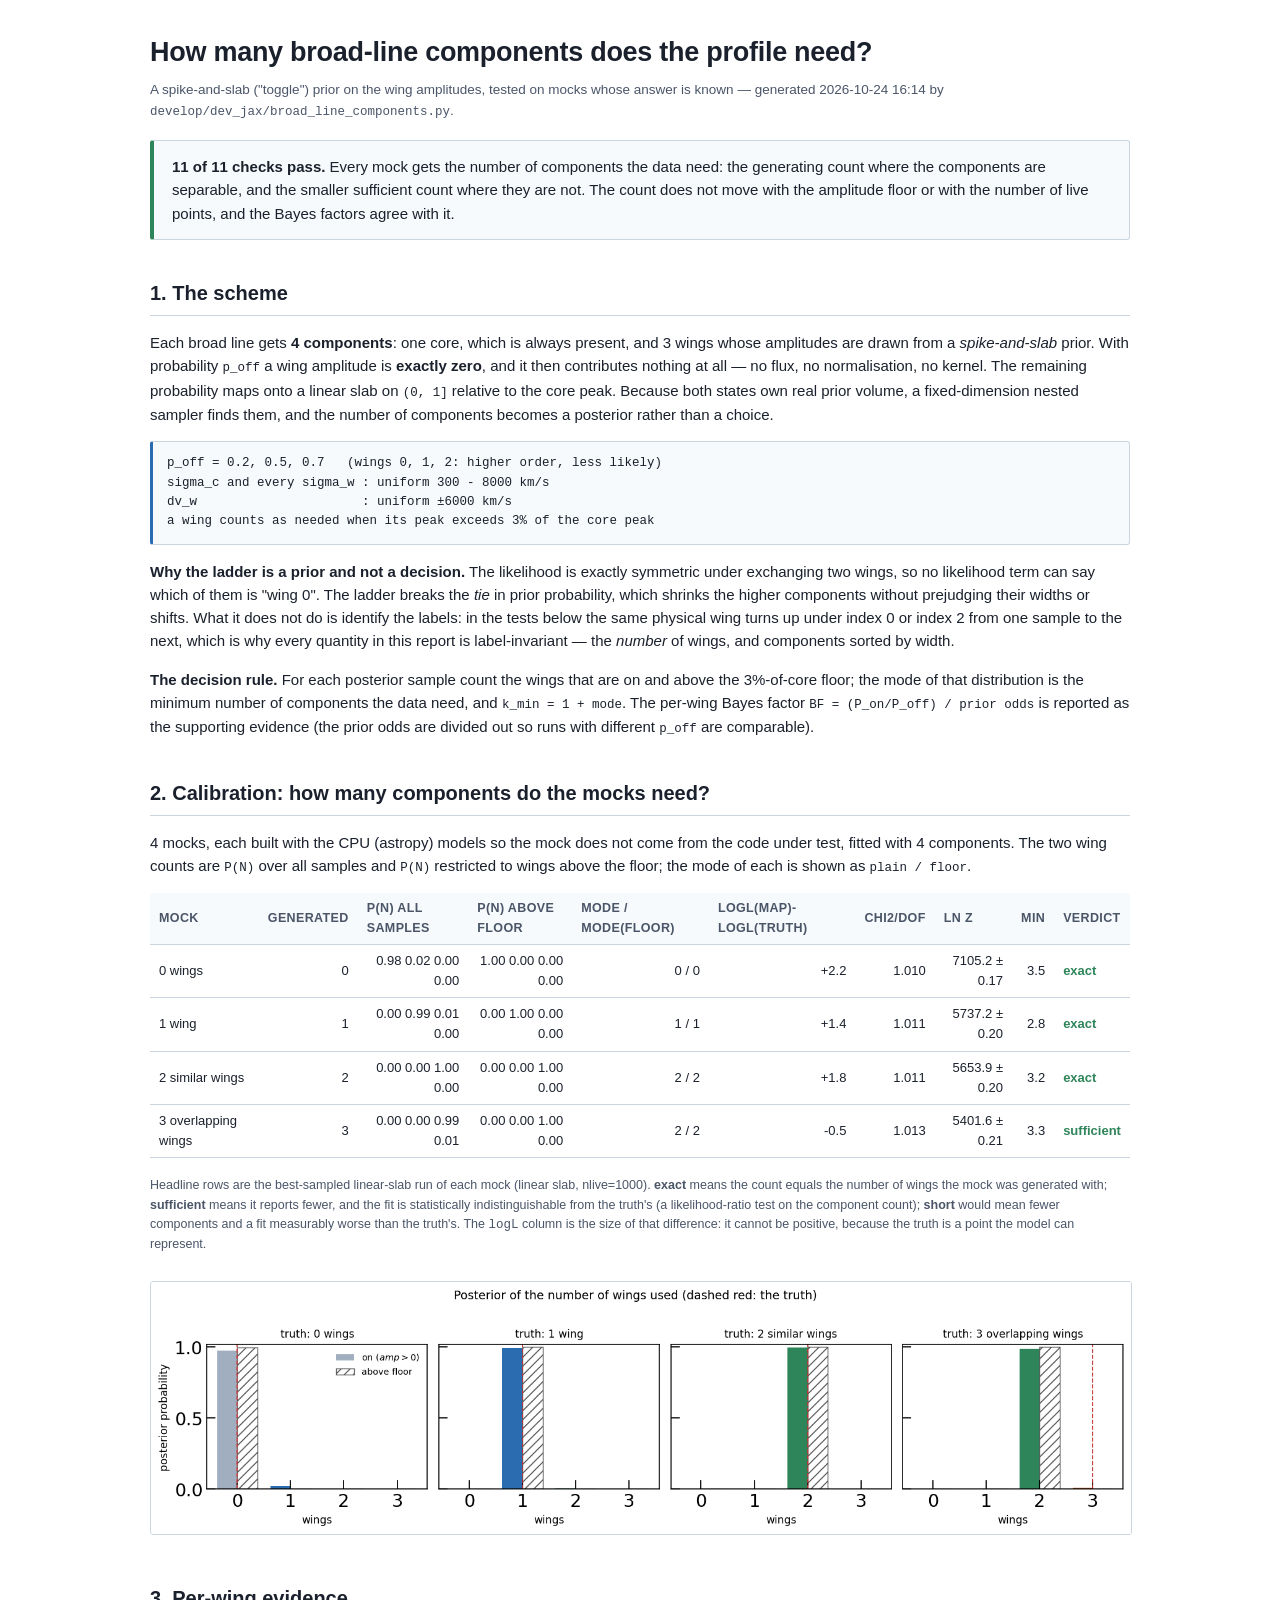
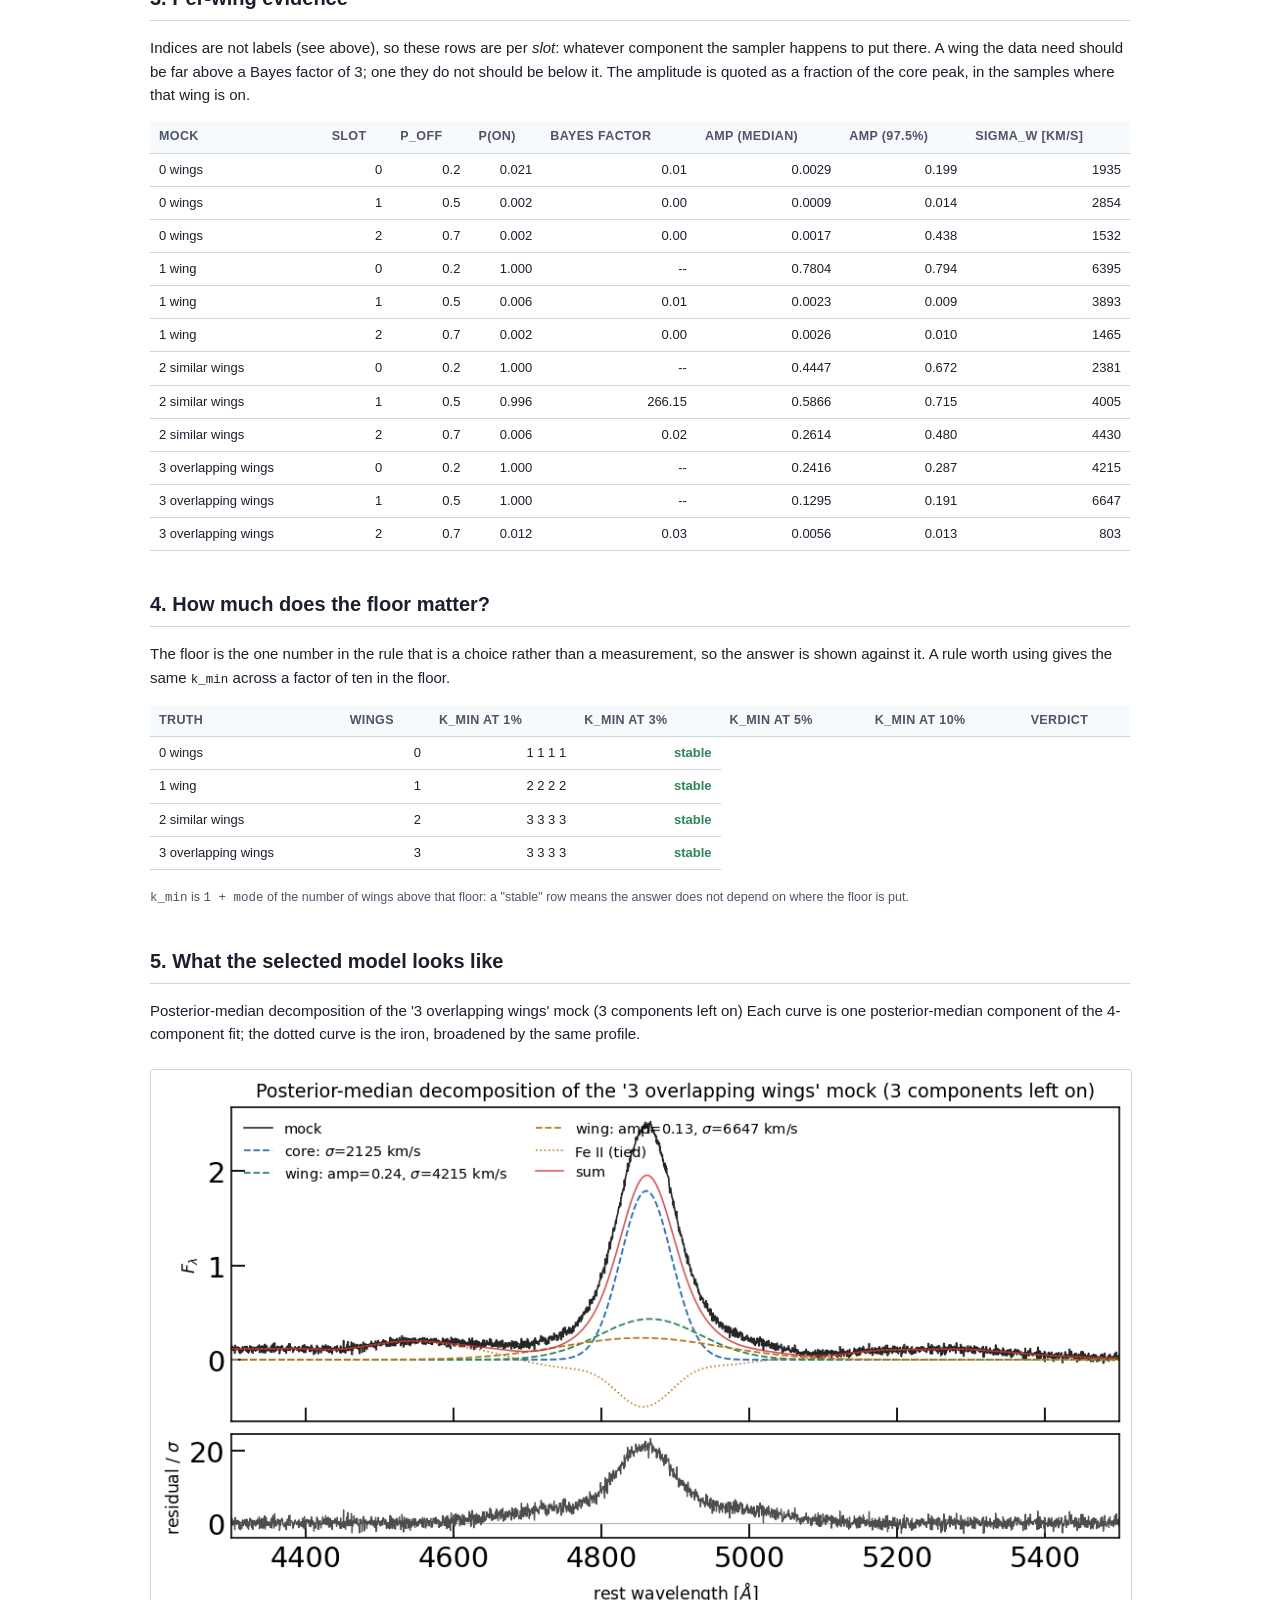
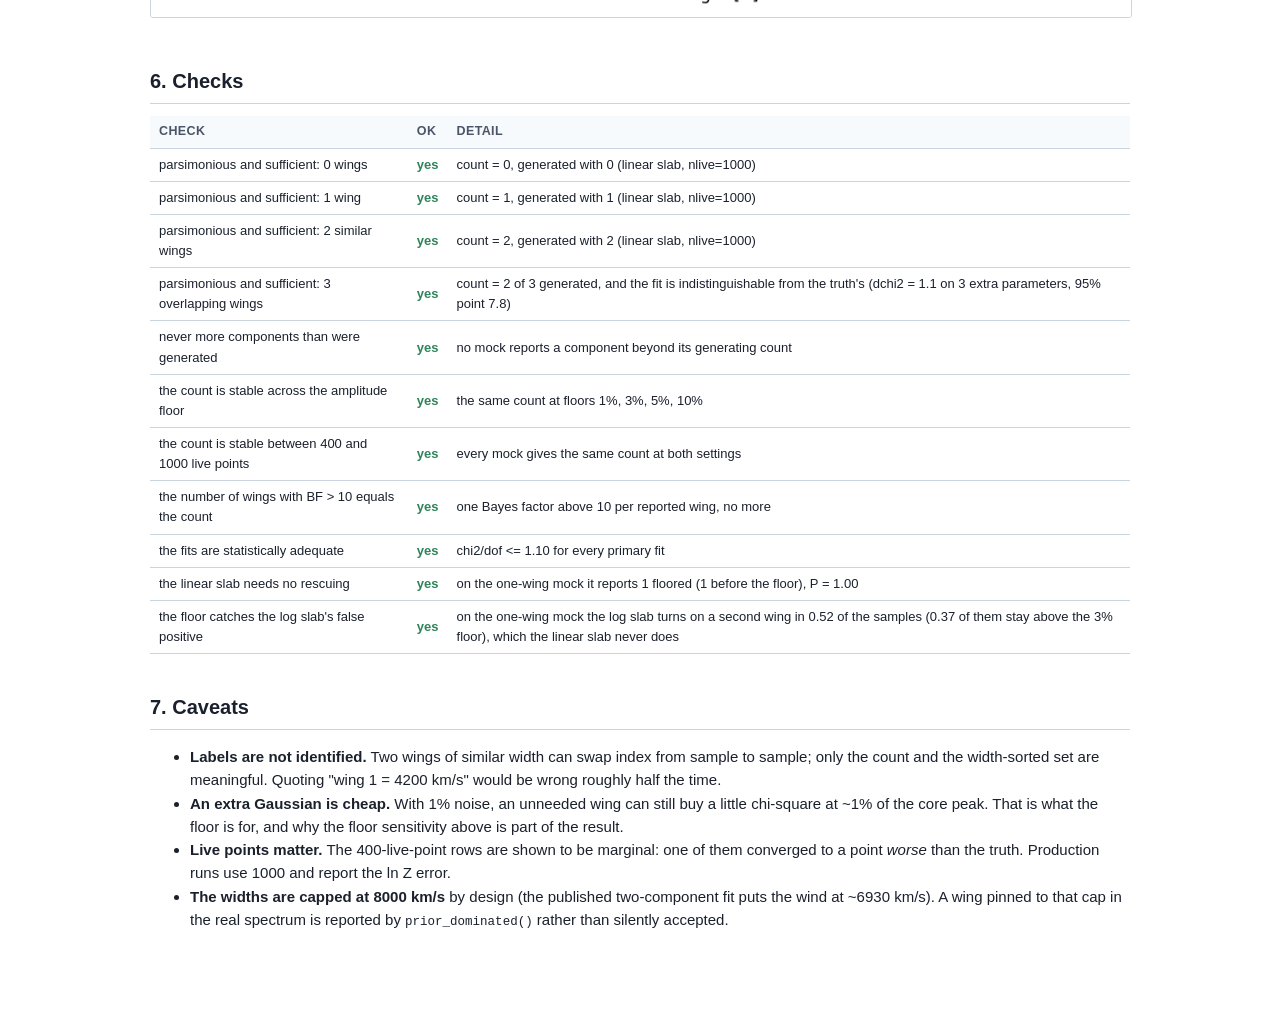
==== develop/dev_jax/io_test/component_selection.html @ f853828e "Let the sampler choose how many broad-line components the data need The published model gives each b" ====
<!doctype html>
<html lang="en"><head><meta charset="utf-8">
<title>How many broad-line components?</title>
<style>
:root { --ink:#1a202c; --muted:#4a5568; --line:#cbd5e0; --accent:#2b6cb0;
        --good:#2f855a; --bad:#c53030; --bg:#ffffff; --soft:#f7fafc; }
body { margin:0; background:var(--bg); color:var(--ink);
       font-family:-apple-system,BlinkMacSystemFont,"Segoe UI",Helvetica,Arial,sans-serif;
       line-height:1.55; font-size:15px; }
main { max-width: 980px; margin: 0 auto; padding: 32px 24px 96px; }
h1 { font-size:27px; margin:0 0 6px; letter-spacing:-0.01em; }
h2 { font-size:20px; margin:38px 0 10px; padding-bottom:6px; border-bottom:1px solid var(--line); }
h3 { font-size:16px; margin:24px 0 8px; }
p, li { color:var(--ink); }
.sub { color:var(--muted); font-size:13.5px; margin:0 0 18px; }
code, pre { font-family:ui-monospace,SFMono-Regular,Menlo,Consolas,monospace; font-size:12.5px; }
pre { background:var(--soft); border:1px solid var(--line); border-left:3px solid var(--accent);
      padding:12px 14px; overflow-x:auto; border-radius:3px; }
table { border-collapse:collapse; width:100%; margin:12px 0 18px; font-size:13px; }
th, td { text-align:left; padding:6px 9px; border-bottom:1px solid var(--line); }
th { background:var(--soft); font-weight:600; font-size:12.5px; text-transform:uppercase;
     letter-spacing:0.03em; color:var(--muted); }
td.num { text-align:right; font-variant-numeric: tabular-nums; }
tr:hover td { background:#fbfdff; }
img { width:100%; height:auto; border:1px solid var(--line); border-radius:3px; margin:8px 0 4px; }
.verdict { border:1px solid var(--line); border-left:4px solid var(--good); background:var(--soft);
           padding:14px 18px; margin:18px 0 24px; border-radius:3px; }
.verdict.warn { border-left-color:#b7791f; }
.ok { color:var(--good); font-weight:600; }
.no { color:var(--bad); font-weight:600; }
.cap { color:var(--muted); font-size:12.5px; margin:0 0 18px; }
.kv { display:grid; grid-template-columns:repeat(auto-fit,minmax(180px,1fr)); gap:10px 22px;
      margin:14px 0 20px; }
.kv div { border-left:2px solid var(--line); padding-left:10px; }
.kv .k { color:var(--muted); font-size:11.5px; text-transform:uppercase; letter-spacing:0.04em; }
.kv .v { font-size:16px; font-variant-numeric:tabular-nums; }
</style></head>
<body><main>
<h1>How many broad-line components does the profile need?</h1>
<p class="sub">A spike-and-slab ("toggle") prior on the wing amplitudes, tested on
mocks whose answer is known &mdash; generated
2026-10-24 16:14 by
<code>develop/dev_jax/broad_line_components.py</code>.</p>

<div class='verdict '><strong>11 of 11 checks pass.</strong> Every mock gets the number of components the data need: the generating count where the components are separable, and the smaller sufficient count where they are not.  The count does not move with the amplitude floor or with the number of live points, and the Bayes factors agree with it.</div>

<h2>1. The scheme</h2>
<p>Each broad line gets <strong>4 components</strong>: one core, which is always
present, and 3 wings whose amplitudes are drawn from a
<em>spike-and-slab</em> prior.  With probability <code>p_off</code> a wing amplitude is
<strong>exactly zero</strong>, and it then contributes nothing at all &mdash; no flux, no
normalisation, no kernel.  The remaining probability maps onto a linear slab on
<code>(0, 1]</code> relative to the core peak.  Because both states own real prior
volume, a fixed-dimension nested sampler finds them, and the number of components
becomes a posterior rather than a choice.</p>

<pre>p_off = 0.2, 0.5, 0.7   (wings 0, 1, 2: higher order, less likely)
sigma_c and every sigma_w : uniform 300 - 8000 km/s
dv_w                      : uniform &#177;6000 km/s
a wing counts as needed when its peak exceeds 3% of the core peak</pre>

<p><strong>Why the ladder is a prior and not a decision.</strong>  The likelihood is
exactly symmetric under exchanging two wings, so no likelihood term can say which
of them is "wing 0".  The ladder breaks the <em>tie</em> in prior probability, which
shrinks the higher components without prejudging their widths or shifts.  What it
does not do is identify the labels: in the tests below the same physical wing turns
up under index 0 or index 2 from one sample to the next, which is why every
quantity in this report is label-invariant &mdash; the <em>number</em> of wings, and
components sorted by width.</p>

<p><strong>The decision rule.</strong>  For each posterior sample count the wings that
are on and above the 3%-of-core floor; the mode of that
distribution is the minimum number of components the data need, and
<code>k_min = 1 + mode</code>.  The per-wing Bayes factor
<code>BF = (P_on/P_off) / prior odds</code> is reported as the supporting evidence
(the prior odds are divided out so runs with different <code>p_off</code> are
comparable).</p>

<h2>2. Calibration: how many components do the mocks need?</h2>
<p>4 mocks, each built with the CPU (astropy) models so the mock does not
come from the code under test, fitted with 4 components.  The two wing counts
are <code>P(N)</code> over all samples and <code>P(N)</code> restricted to wings above
the floor; the mode of each is shown as <code>plain / floor</code>.</p>
<table>
<tr><th>mock</th><th>generated</th><th>P(N) all samples</th><th>P(N) above floor</th>
    <th>mode / mode(floor)</th><th>logL(MAP)-logL(truth)</th><th>chi2/dof</th>
    <th>ln Z</th><th>min</th><th>verdict</th></tr>
<tr>
          <td>0 wings</td>
          <td class="num">0</td>
          <td class="num">0.98 0.02 0.00 0.00</td>
          <td class="num">1.00 0.00 0.00 0.00</td>
          <td class="num">0 / 0</td>
          <td class="num">+2.2</td>
          <td class="num">1.010</td>
          <td class="num">7105.2 &#177; 0.17</td>
          <td class="num">3.5</td>
          <td><span class="ok">exact</span></td>
        </tr><tr>
          <td>1 wing</td>
          <td class="num">1</td>
          <td class="num">0.00 0.99 0.01 0.00</td>
          <td class="num">0.00 1.00 0.00 0.00</td>
          <td class="num">1 / 1</td>
          <td class="num">+1.4</td>
          <td class="num">1.011</td>
          <td class="num">5737.2 &#177; 0.20</td>
          <td class="num">2.8</td>
          <td><span class="ok">exact</span></td>
        </tr><tr>
          <td>2 similar wings</td>
          <td class="num">2</td>
          <td class="num">0.00 0.00 1.00 0.00</td>
          <td class="num">0.00 0.00 1.00 0.00</td>
          <td class="num">2 / 2</td>
          <td class="num">+1.8</td>
          <td class="num">1.011</td>
          <td class="num">5653.9 &#177; 0.20</td>
          <td class="num">3.2</td>
          <td><span class="ok">exact</span></td>
        </tr><tr>
          <td>3 overlapping wings</td>
          <td class="num">3</td>
          <td class="num">0.00 0.00 0.99 0.01</td>
          <td class="num">0.00 0.00 1.00 0.00</td>
          <td class="num">2 / 2</td>
          <td class="num">-0.5</td>
          <td class="num">1.013</td>
          <td class="num">5401.6 &#177; 0.21</td>
          <td class="num">3.3</td>
          <td><span class="ok">sufficient</span></td>
        </tr>
</table>
<p class="cap">Headline rows are the best-sampled linear-slab run of each mock
(linear slab, nlive=1000).
<b>exact</b> means the count equals the number of wings the mock was generated with;
<b>sufficient</b> means it reports fewer, and the fit is statistically
indistinguishable from the truth's (a likelihood-ratio test on the component count);
<b>short</b> would mean fewer components and a fit measurably worse than the truth's.
The <code>logL</code> column is the size of that difference: it cannot be positive,
because the truth is a point the model can represent.</p>
<img src="[data-uri]" alt="posterior of the number of wings">

<h2>3. Per-wing evidence</h2>
<p>Indices are not labels (see above), so these rows are per <em>slot</em>: whatever
component the sampler happens to put there.  A wing the data need should be far
above a Bayes factor of 3; one they do not should be
below it.  The amplitude is quoted as a fraction of the core peak, in the samples
where that wing is on.</p>
<table>
<tr><th>mock</th><th>slot</th><th>p_off</th><th>P(on)</th>
    <th>Bayes factor</th><th>amp (median)</th><th>amp (97.5%)</th>
    <th>sigma_w [km/s]</th></tr>
<tr>
              <td>0 wings</td>
              <td class="num">0</td>
              <td class="num">0.2</td>
              <td class="num">0.021</td>
              <td class="num">0.01</td>
              <td class="num">0.0029</td>
              <td class="num">0.199</td>
              <td class="num">1935</td>
            </tr><tr>
              <td>0 wings</td>
              <td class="num">1</td>
              <td class="num">0.5</td>
              <td class="num">0.002</td>
              <td class="num">0.00</td>
              <td class="num">0.0009</td>
              <td class="num">0.014</td>
              <td class="num">2854</td>
            </tr><tr>
              <td>0 wings</td>
              <td class="num">2</td>
              <td class="num">0.7</td>
              <td class="num">0.002</td>
              <td class="num">0.00</td>
              <td class="num">0.0017</td>
              <td class="num">0.438</td>
              <td class="num">1532</td>
            </tr><tr>
              <td>1 wing</td>
              <td class="num">0</td>
              <td class="num">0.2</td>
              <td class="num">1.000</td>
              <td class="num">--</td>
              <td class="num">0.7804</td>
              <td class="num">0.794</td>
              <td class="num">6395</td>
            </tr><tr>
              <td>1 wing</td>
              <td class="num">1</td>
              <td class="num">0.5</td>
              <td class="num">0.006</td>
              <td class="num">0.01</td>
              <td class="num">0.0023</td>
              <td class="num">0.009</td>
              <td class="num">3893</td>
            </tr><tr>
              <td>1 wing</td>
              <td class="num">2</td>
              <td class="num">0.7</td>
              <td class="num">0.002</td>
              <td class="num">0.00</td>
              <td class="num">0.0026</td>
              <td class="num">0.010</td>
              <td class="num">1465</td>
            </tr><tr>
              <td>2 similar wings</td>
              <td class="num">0</td>
              <td class="num">0.2</td>
              <td class="num">1.000</td>
              <td class="num">--</td>
              <td class="num">0.4447</td>
              <td class="num">0.672</td>
              <td class="num">2381</td>
            </tr><tr>
              <td>2 similar wings</td>
              <td class="num">1</td>
              <td class="num">0.5</td>
              <td class="num">0.996</td>
              <td class="num">266.15</td>
              <td class="num">0.5866</td>
              <td class="num">0.715</td>
              <td class="num">4005</td>
            </tr><tr>
              <td>2 similar wings</td>
              <td class="num">2</td>
              <td class="num">0.7</td>
              <td class="num">0.006</td>
              <td class="num">0.02</td>
              <td class="num">0.2614</td>
              <td class="num">0.480</td>
              <td class="num">4430</td>
            </tr><tr>
              <td>3 overlapping wings</td>
              <td class="num">0</td>
              <td class="num">0.2</td>
              <td class="num">1.000</td>
              <td class="num">--</td>
              <td class="num">0.2416</td>
              <td class="num">0.287</td>
              <td class="num">4215</td>
            </tr><tr>
              <td>3 overlapping wings</td>
              <td class="num">1</td>
              <td class="num">0.5</td>
              <td class="num">1.000</td>
              <td class="num">--</td>
              <td class="num">0.1295</td>
              <td class="num">0.191</td>
              <td class="num">6647</td>
            </tr><tr>
              <td>3 overlapping wings</td>
              <td class="num">2</td>
              <td class="num">0.7</td>
              <td class="num">0.012</td>
              <td class="num">0.03</td>
              <td class="num">0.0056</td>
              <td class="num">0.013</td>
              <td class="num">803</td>
            </tr>
</table>

<h2>4. How much does the floor matter?</h2>
<p>The floor is the one number in the rule that is a choice rather than a
measurement, so the answer is shown against it.  A rule worth using gives the same
<code>k_min</code> across a factor of ten in the floor.</p>
<table>
<tr><th>truth</th><th>wings</th>
    <th class="num">k_min at 1%</th><th class="num">k_min at 3%</th><th class="num">k_min at 5%</th><th class="num">k_min at 10%</th>
    <th>verdict</th></tr>
<tr>
          <td>0 wings</td>
          <td class="num">0</td>
          <td class="num">1 1 1 1</td>
          <td class="num"><span class="ok">stable</span></td>
        </tr><tr>
          <td>1 wing</td>
          <td class="num">1</td>
          <td class="num">2 2 2 2</td>
          <td class="num"><span class="ok">stable</span></td>
        </tr><tr>
          <td>2 similar wings</td>
          <td class="num">2</td>
          <td class="num">3 3 3 3</td>
          <td class="num"><span class="ok">stable</span></td>
        </tr><tr>
          <td>3 overlapping wings</td>
          <td class="num">3</td>
          <td class="num">3 3 3 3</td>
          <td class="num"><span class="ok">stable</span></td>
        </tr>
</table>
<p class="cap"><code>k_min</code> is <code>1 + mode</code> of the number of wings above
that floor: a "stable" row means the answer does not depend on where the floor is
put.</p>

<h2>5. What the selected model looks like</h2>
<p>Posterior-median decomposition of the &#x27;3 overlapping wings&#x27; mock (3 components left on) Each curve is one posterior-median component of the 4-component fit; the dotted curve is the iron, broadened by the same profile.</p><img src="[data-uri]" alt="component decomposition">

<h2>6. Checks</h2>
<table>
<tr><th>check</th><th>ok</th><th>detail</th></tr>
<tr><td>parsimonious and sufficient: 0 wings</td><td><span class="ok">yes</span></td><td>count = 0, generated with 0 (linear slab, nlive=1000)</td></tr><tr><td>parsimonious and sufficient: 1 wing</td><td><span class="ok">yes</span></td><td>count = 1, generated with 1 (linear slab, nlive=1000)</td></tr><tr><td>parsimonious and sufficient: 2 similar wings</td><td><span class="ok">yes</span></td><td>count = 2, generated with 2 (linear slab, nlive=1000)</td></tr><tr><td>parsimonious and sufficient: 3 overlapping wings</td><td><span class="ok">yes</span></td><td>count = 2 of 3 generated, and the fit is indistinguishable from the truth&#x27;s (dchi2 = 1.1 on 3 extra parameters, 95% point 7.8)</td></tr><tr><td>never more components than were generated</td><td><span class="ok">yes</span></td><td>no mock reports a component beyond its generating count</td></tr><tr><td>the count is stable across the amplitude floor</td><td><span class="ok">yes</span></td><td>the same count at floors 1%, 3%, 5%, 10%</td></tr><tr><td>the count is stable between 400 and 1000 live points</td><td><span class="ok">yes</span></td><td>every mock gives the same count at both settings</td></tr><tr><td>the number of wings with BF &gt; 10 equals the count</td><td><span class="ok">yes</span></td><td>one Bayes factor above 10 per reported wing, no more</td></tr><tr><td>the fits are statistically adequate</td><td><span class="ok">yes</span></td><td>chi2/dof &lt;= 1.10 for every primary fit</td></tr><tr><td>the linear slab needs no rescuing</td><td><span class="ok">yes</span></td><td>on the one-wing mock it reports 1 floored (1 before the floor), P = 1.00</td></tr><tr><td>the floor catches the log slab&#x27;s false positive</td><td><span class="ok">yes</span></td><td>on the one-wing mock the log slab turns on a second wing in 0.52 of the samples (0.37 of them stay above the 3% floor), which the linear slab never does</td></tr>
</table>

<h2>7. Caveats</h2>
<ul>
<li><strong>Labels are not identified.</strong>  Two wings of similar width can swap
index from sample to sample; only the count and the width-sorted set are
meaningful.  Quoting "wing 1 = 4200 km/s" would be wrong roughly half the time.</li>
<li><strong>An extra Gaussian is cheap.</strong>  With 1% noise, an unneeded wing can
still buy a little chi-square at ~1% of the core peak.  That is what the floor is
for, and why the floor sensitivity above is part of the result.</li>
<li><strong>Live points matter.</strong>  The 400-live-point rows are shown to be
marginal: one of them converged to a point <em>worse</em> than the truth.  Production
runs use 1000 and report the ln Z error.</li>
<li><strong>The widths are capped at 8000 km/s</strong> by design
(the published two-component fit puts the wind at ~6930 km/s).  A wing pinned to that
cap in the real spectrum is reported by <code>prior_dominated()</code> rather than
silently accepted.</li>
</ul>
</main></body></html>
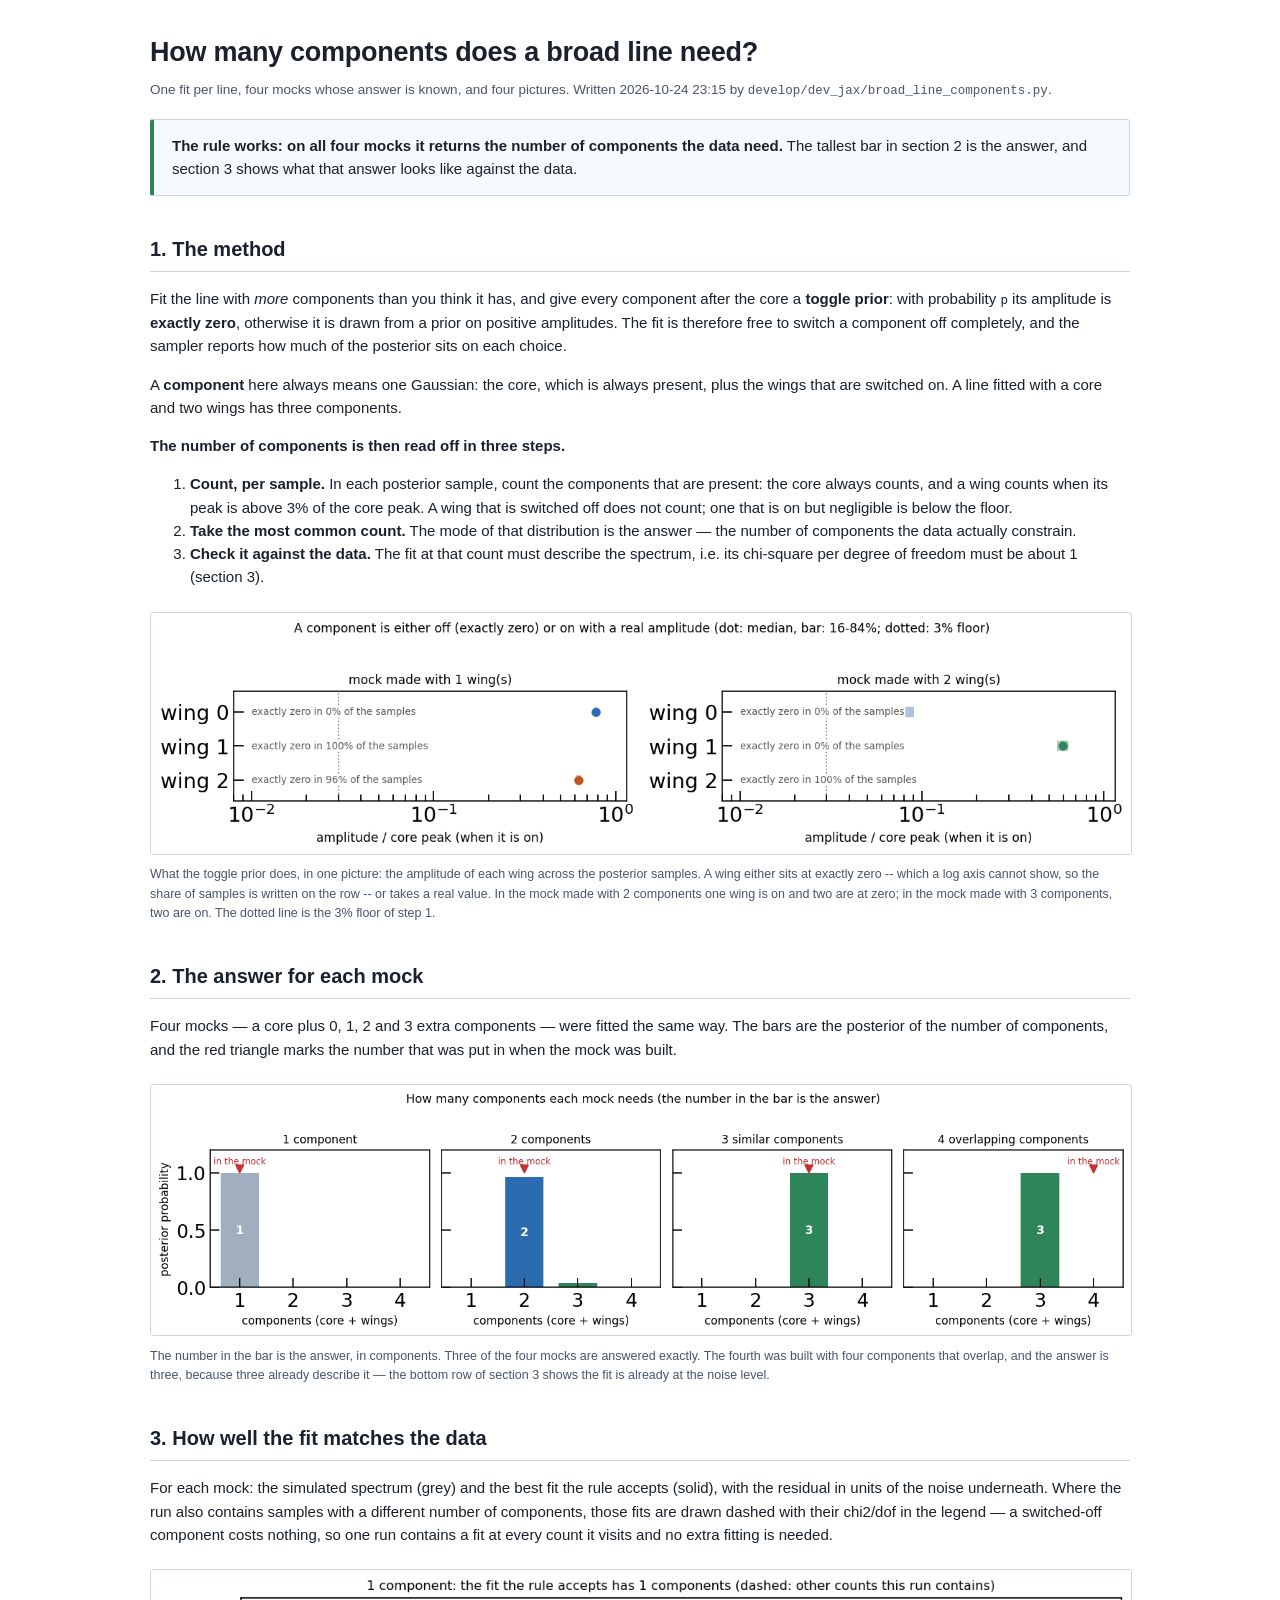
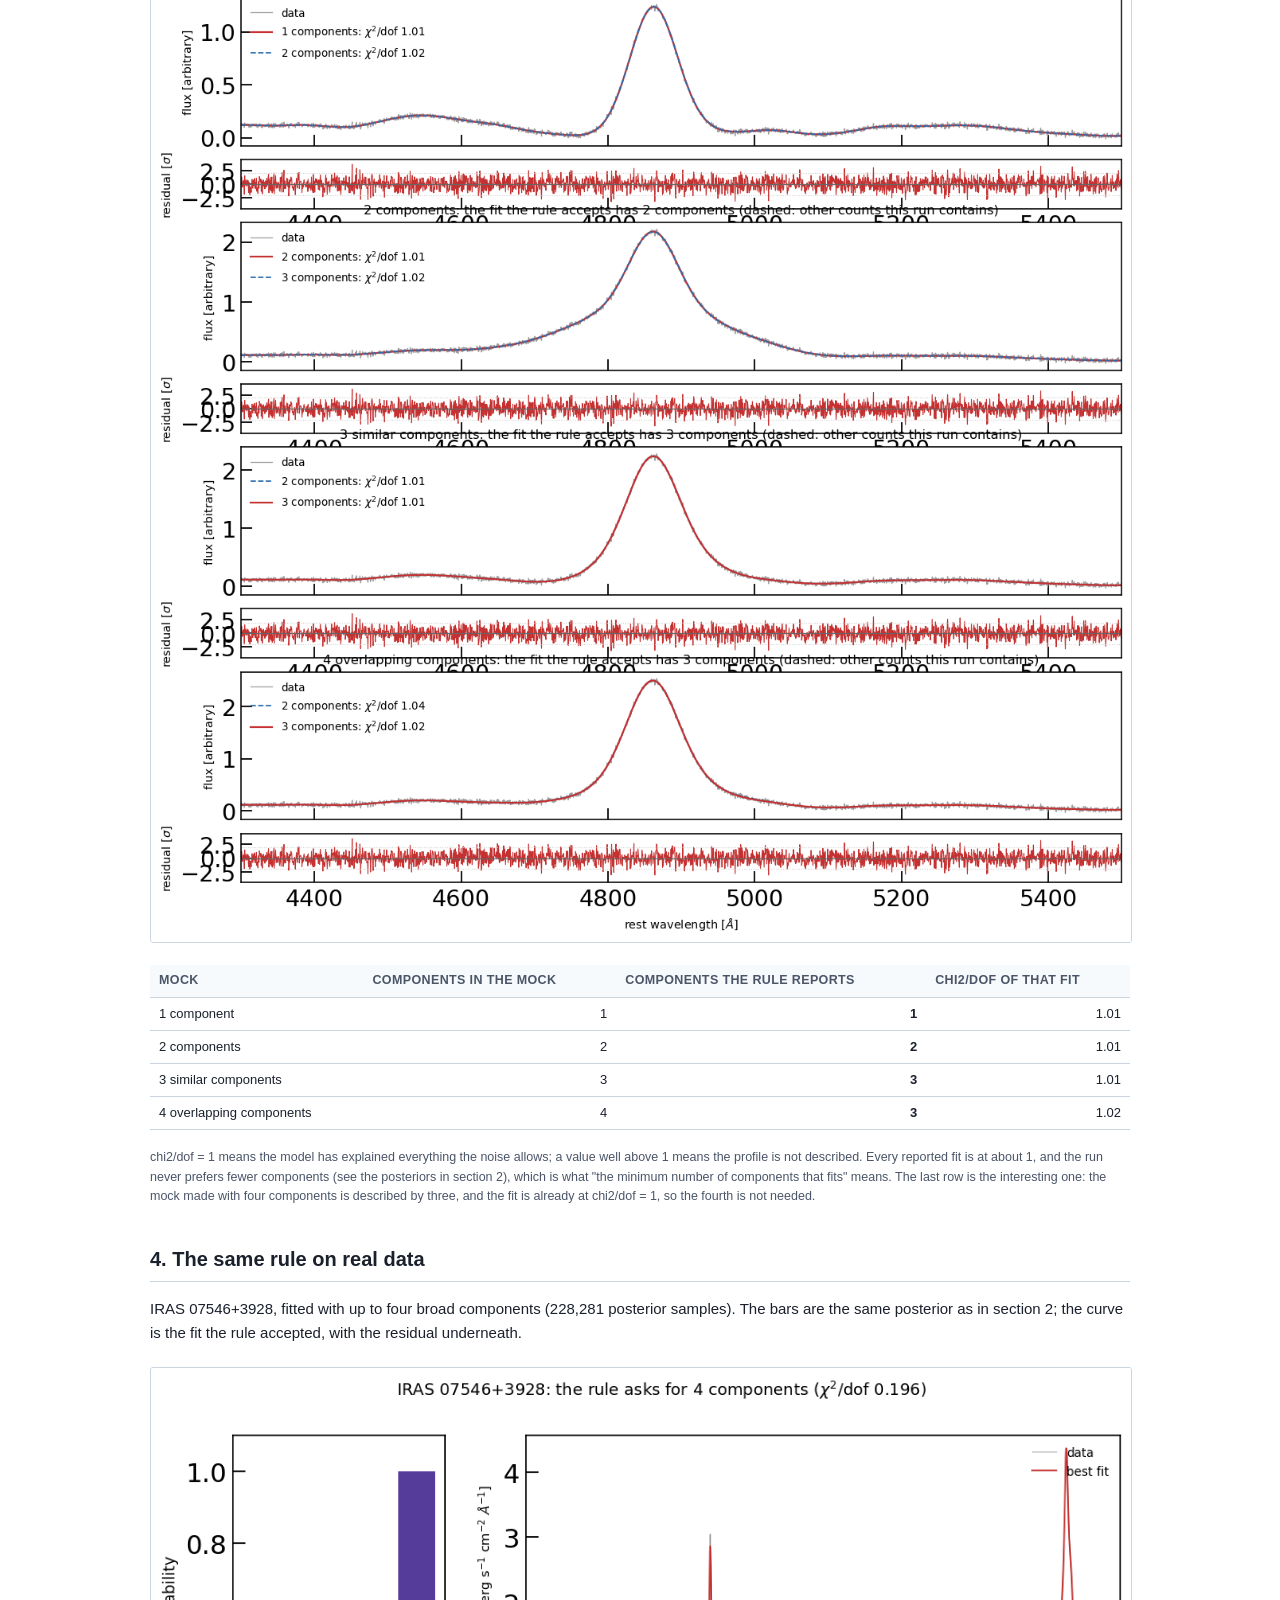
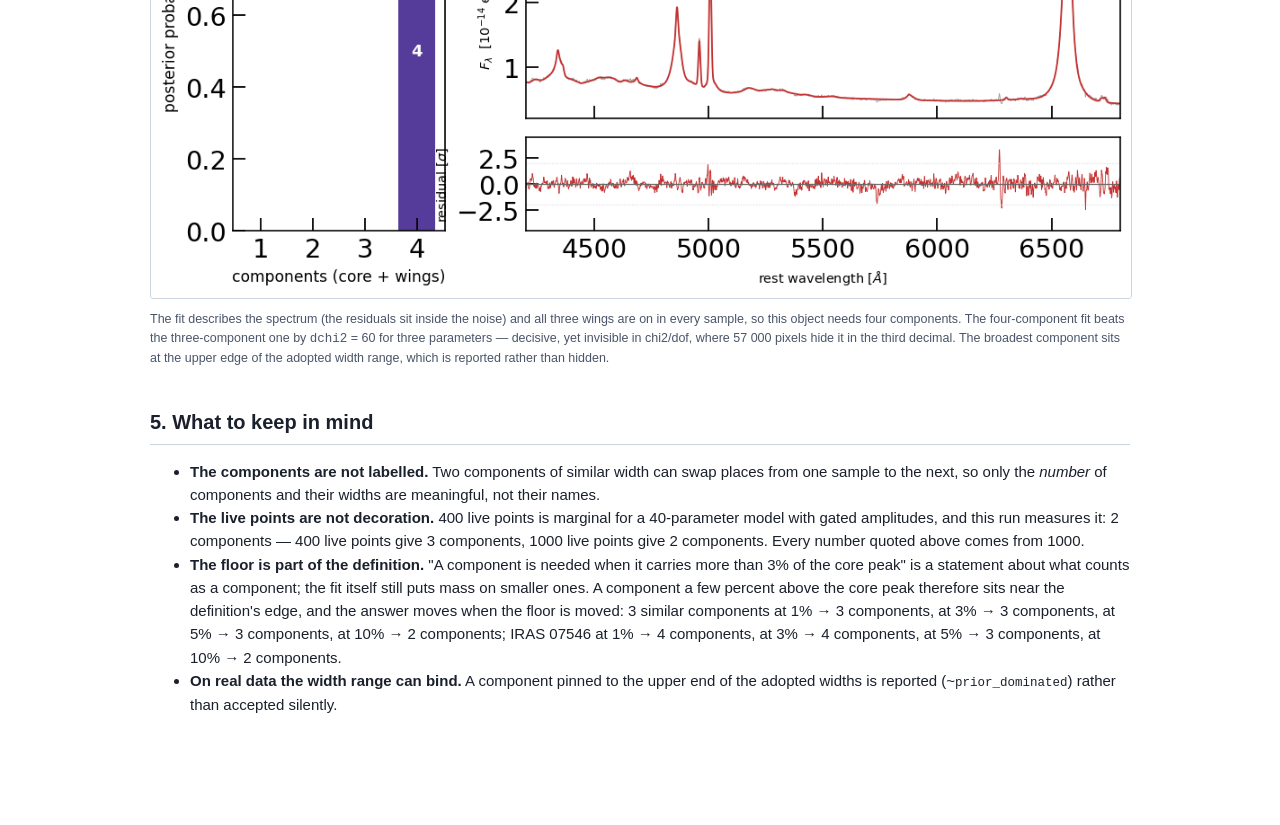
==== commit 28ff378d: "Report the component count in figures, not in tables The component-selection report was a wall of ta" ====
--- a/develop/dev_jax/io_test/component_selection.html
+++ b/develop/dev_jax/io_test/component_selection.html
@@ -1,6 +1,6 @@
 <!doctype html>
 <html lang="en"><head><meta charset="utf-8">
-<title>How many broad-line components?</title>
+<title>How many broad-line components does the data need?</title>
 <style>
 :root { --ink:#1a202c; --muted:#4a5568; --line:#cbd5e0; --accent:#2b6cb0;
         --good:#2f855a; --bad:#c53030; --bg:#ffffff; --soft:#f7fafc; }
@@ -36,289 +36,99 @@
 .kv .v { font-size:16px; font-variant-numeric:tabular-nums; }
 </style></head>
 <body><main>
-<h1>How many broad-line components does the profile need?</h1>
-<p class="sub">A spike-and-slab ("toggle") prior on the wing amplitudes, tested on
-mocks whose answer is known &mdash; generated
-2026-10-24 16:14 by
+<h1>How many components does a broad line need?</h1>
+<p class="sub">One fit per line, four mocks whose answer is known, and four pictures.
+Written 2026-10-24 23:15 by
 <code>develop/dev_jax/broad_line_components.py</code>.</p>
 
-<div class='verdict '><strong>11 of 11 checks pass.</strong> Every mock gets the number of components the data need: the generating count where the components are separable, and the smaller sufficient count where they are not.  The count does not move with the amplitude floor or with the number of live points, and the Bayes factors agree with it.</div>
+<div class='verdict'><strong>The rule works: on all four mocks it returns the number of components the data need.</strong> The tallest bar in section 2 is the answer, and section 3 shows what that answer looks like against the data.</div>
 
-<h2>1. The scheme</h2>
-<p>Each broad line gets <strong>4 components</strong>: one core, which is always
-present, and 3 wings whose amplitudes are drawn from a
-<em>spike-and-slab</em> prior.  With probability <code>p_off</code> a wing amplitude is
-<strong>exactly zero</strong>, and it then contributes nothing at all &mdash; no flux, no
-normalisation, no kernel.  The remaining probability maps onto a linear slab on
-<code>(0, 1]</code> relative to the core peak.  Because both states own real prior
-volume, a fixed-dimension nested sampler finds them, and the number of components
-becomes a posterior rather than a choice.</p>
+<h2>1. The method</h2>
+<p>Fit the line with <em>more</em> components than you think it has, and give every
+component after the core a <strong>toggle prior</strong>: with probability
+<code>p</code> its amplitude is <strong>exactly zero</strong>, otherwise it is drawn
+from a prior on positive amplitudes.  The fit is therefore free to switch a component
+off completely, and the sampler reports how much of the posterior sits on each
+choice.</p>
 
-<pre>p_off = 0.2, 0.5, 0.7   (wings 0, 1, 2: higher order, less likely)
-sigma_c and every sigma_w : uniform 300 - 8000 km/s
-dv_w                      : uniform &#177;6000 km/s
-a wing counts as needed when its peak exceeds 3% of the core peak</pre>
+<p>A <strong>component</strong> here always means one Gaussian: the core, which is
+always present, plus the wings that are switched on.  A line fitted with a core and
+two wings has three components.</p>
 
-<p><strong>Why the ladder is a prior and not a decision.</strong>  The likelihood is
-exactly symmetric under exchanging two wings, so no likelihood term can say which
-of them is "wing 0".  The ladder breaks the <em>tie</em> in prior probability, which
-shrinks the higher components without prejudging their widths or shifts.  What it
-does not do is identify the labels: in the tests below the same physical wing turns
-up under index 0 or index 2 from one sample to the next, which is why every
-quantity in this report is label-invariant &mdash; the <em>number</em> of wings, and
-components sorted by width.</p>
+<p><strong>The number of components is then read off in three steps.</strong></p>
+<ol>
+<li><strong>Count, per sample.</strong>  In each posterior sample, count the components
+that are present: the core always counts, and a wing counts when its peak is above 3%
+of the core peak.  A wing that is switched off does not count; one that is on but
+negligible is below the floor.</li>
+<li><strong>Take the most common count.</strong>  The mode of that distribution is the
+answer &mdash; the number of components the data actually constrain.</li>
+<li><strong>Check it against the data.</strong>  The fit at that count must describe
+the spectrum, i.e. its chi-square per degree of freedom must be about 1 (section 3).</li>
+</ol>
 
-<p><strong>The decision rule.</strong>  For each posterior sample count the wings that
-are on and above the 3%-of-core floor; the mode of that
-distribution is the minimum number of components the data need, and
-<code>k_min = 1 + mode</code>.  The per-wing Bayes factor
-<code>BF = (P_on/P_off) / prior odds</code> is reported as the supporting evidence
-(the prior odds are divided out so runs with different <code>p_off</code> are
-comparable).</p>
+<img src="[data-uri]" alt="what a toggle prior does">
+<p class="cap">What the toggle prior does, in one picture: the amplitude of each
+wing across the posterior samples.  A wing either sits at exactly zero -- which a log
+axis cannot show, so the share of samples is written on the row -- or takes a real
+value.  In the mock made with 2 components one wing is on and two are at zero; in the
+mock made with 3 components, two are on.  The dotted line is the 3% floor of step
+1.</p>
 
-<h2>2. Calibration: how many components do the mocks need?</h2>
-<p>4 mocks, each built with the CPU (astropy) models so the mock does not
-come from the code under test, fitted with 4 components.  The two wing counts
-are <code>P(N)</code> over all samples and <code>P(N)</code> restricted to wings above
-the floor; the mode of each is shown as <code>plain / floor</code>.</p>
+<h2>2. The answer for each mock</h2>
+<p>Four mocks &mdash; a core plus 0, 1, 2 and 3 extra components &mdash; were fitted
+the same way.  The bars are the posterior of the number of components, and the red
+triangle marks the number that was put in when the mock was built.</p>
+<img src="[data-uri]" alt="posterior of the number of components">
+<p class="cap">The number in the bar is the answer, in components.  Three of the
+four mocks are answered exactly.  The fourth was built with four components that
+overlap, and the answer is three, because three already describe it &mdash; the
+bottom row of section 3 shows the fit is already at the noise level.</p>
+
+<h2>3. How well the fit matches the data</h2>
+<p>For each mock: the simulated spectrum (grey) and the best fit the rule accepts
+(solid), with the residual in units of the noise underneath.  Where the run also
+contains samples with a different number of components, those fits are drawn dashed
+with their chi2/dof in the legend &mdash; a switched-off component costs nothing, so
+one run contains a fit at every count it visits and no extra fitting is needed.</p>
+<img src="[data-uri]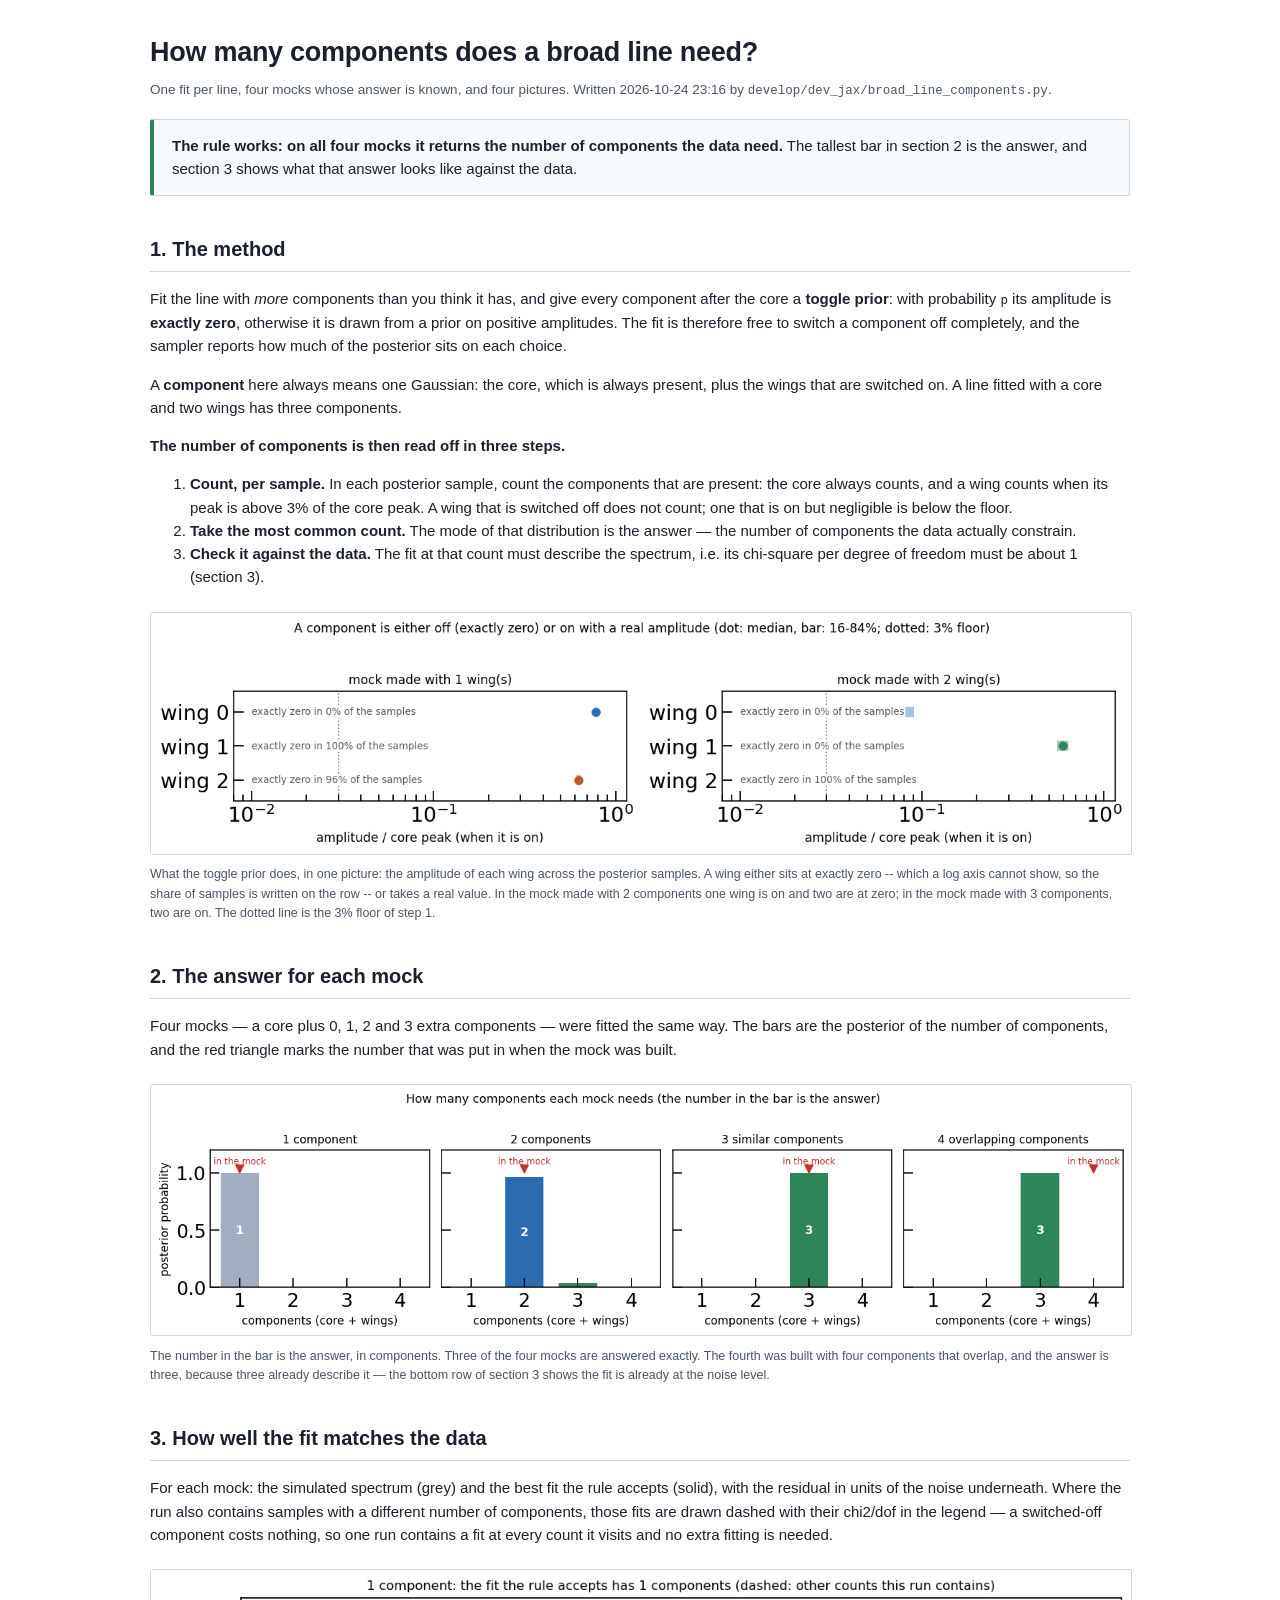
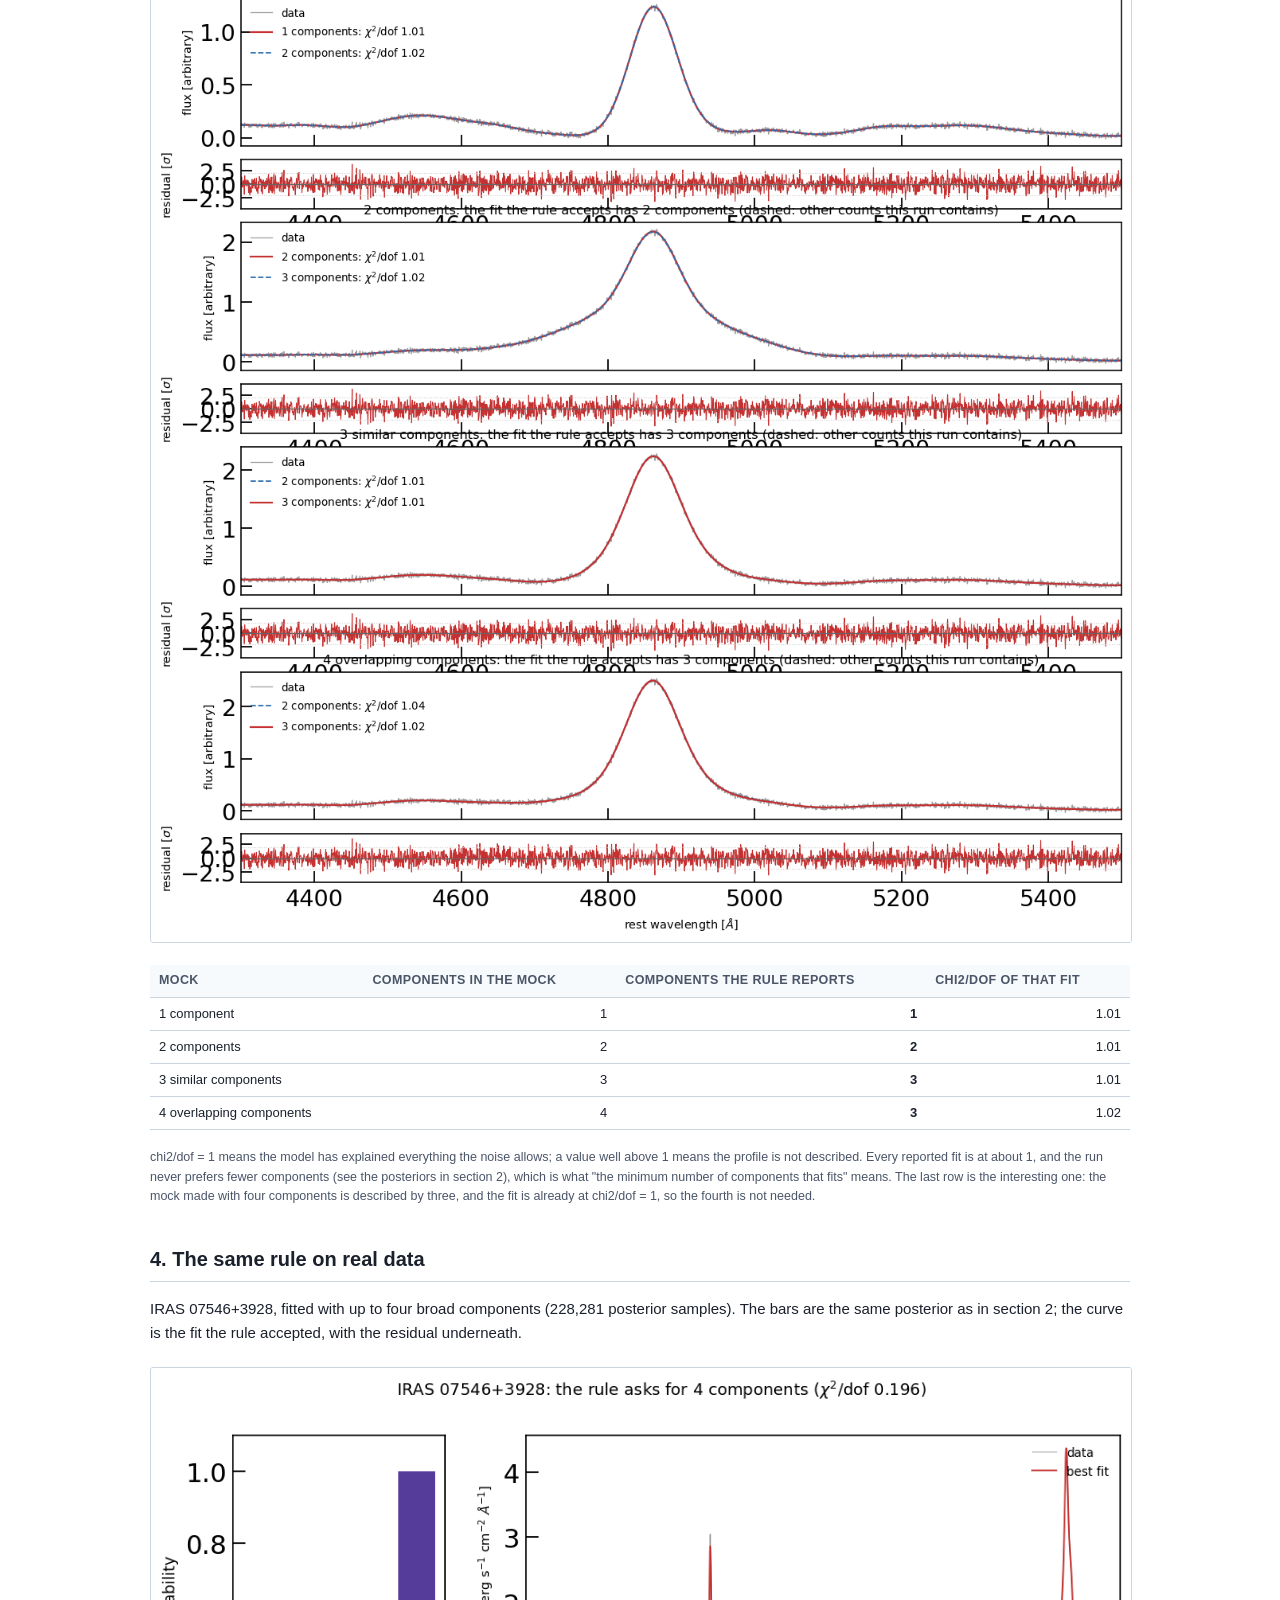
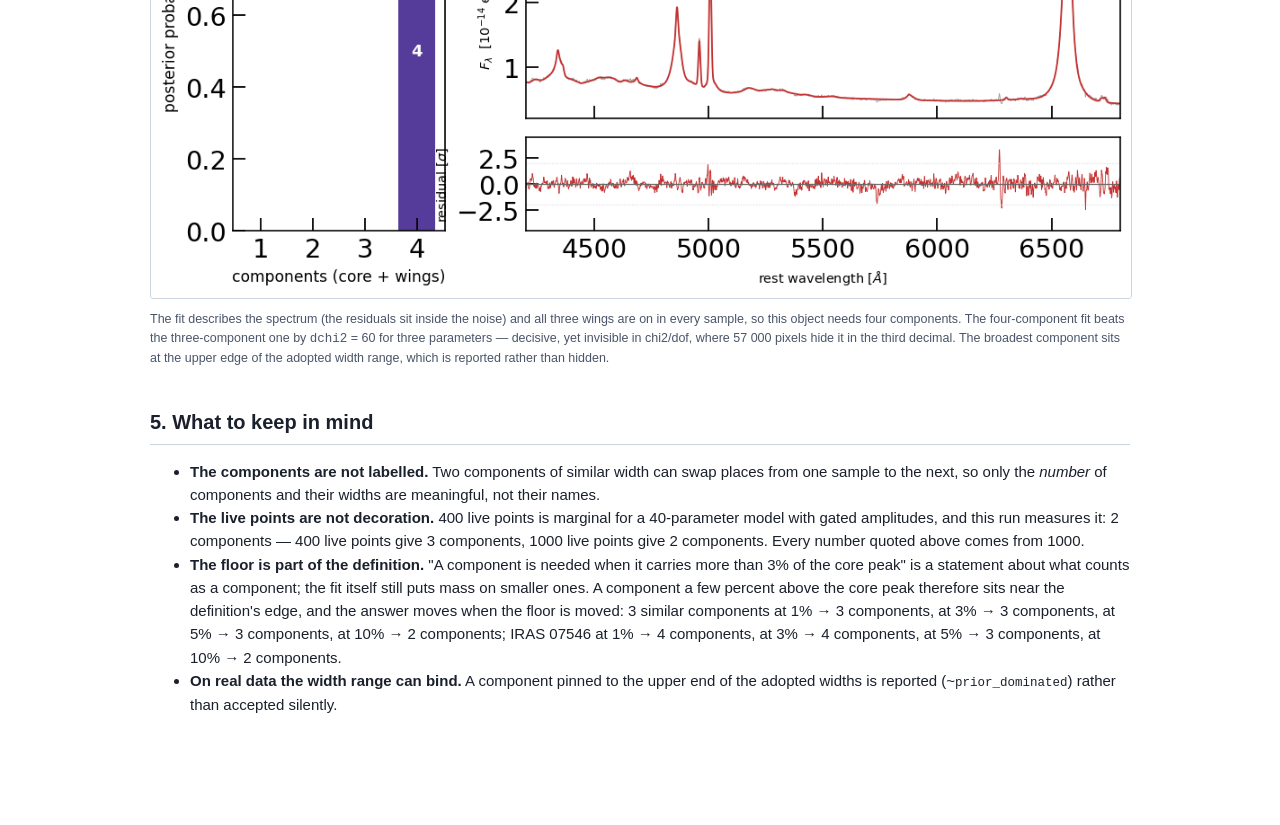
==== commit f03c05bb: "Write the four report figures as files too, not only inline" ====
--- a/develop/dev_jax/io_test/component_selection.html
+++ b/develop/dev_jax/io_test/component_selection.html
@@ -38,7 +38,7 @@
 <body><main>
 <h1>How many components does a broad line need?</h1>
 <p class="sub">One fit per line, four mocks whose answer is known, and four pictures.
-Written 2026-10-24 23:15 by
+Written 2026-10-24 23:16 by
 <code>develop/dev_jax/broad_line_components.py</code>.</p>
 
 <div class='verdict'><strong>The rule works: on all four mocks it returns the number of components the data need.</strong> The tallest bar in section 2 is the answer, and section 3 shows what that answer looks like against the data.</div>
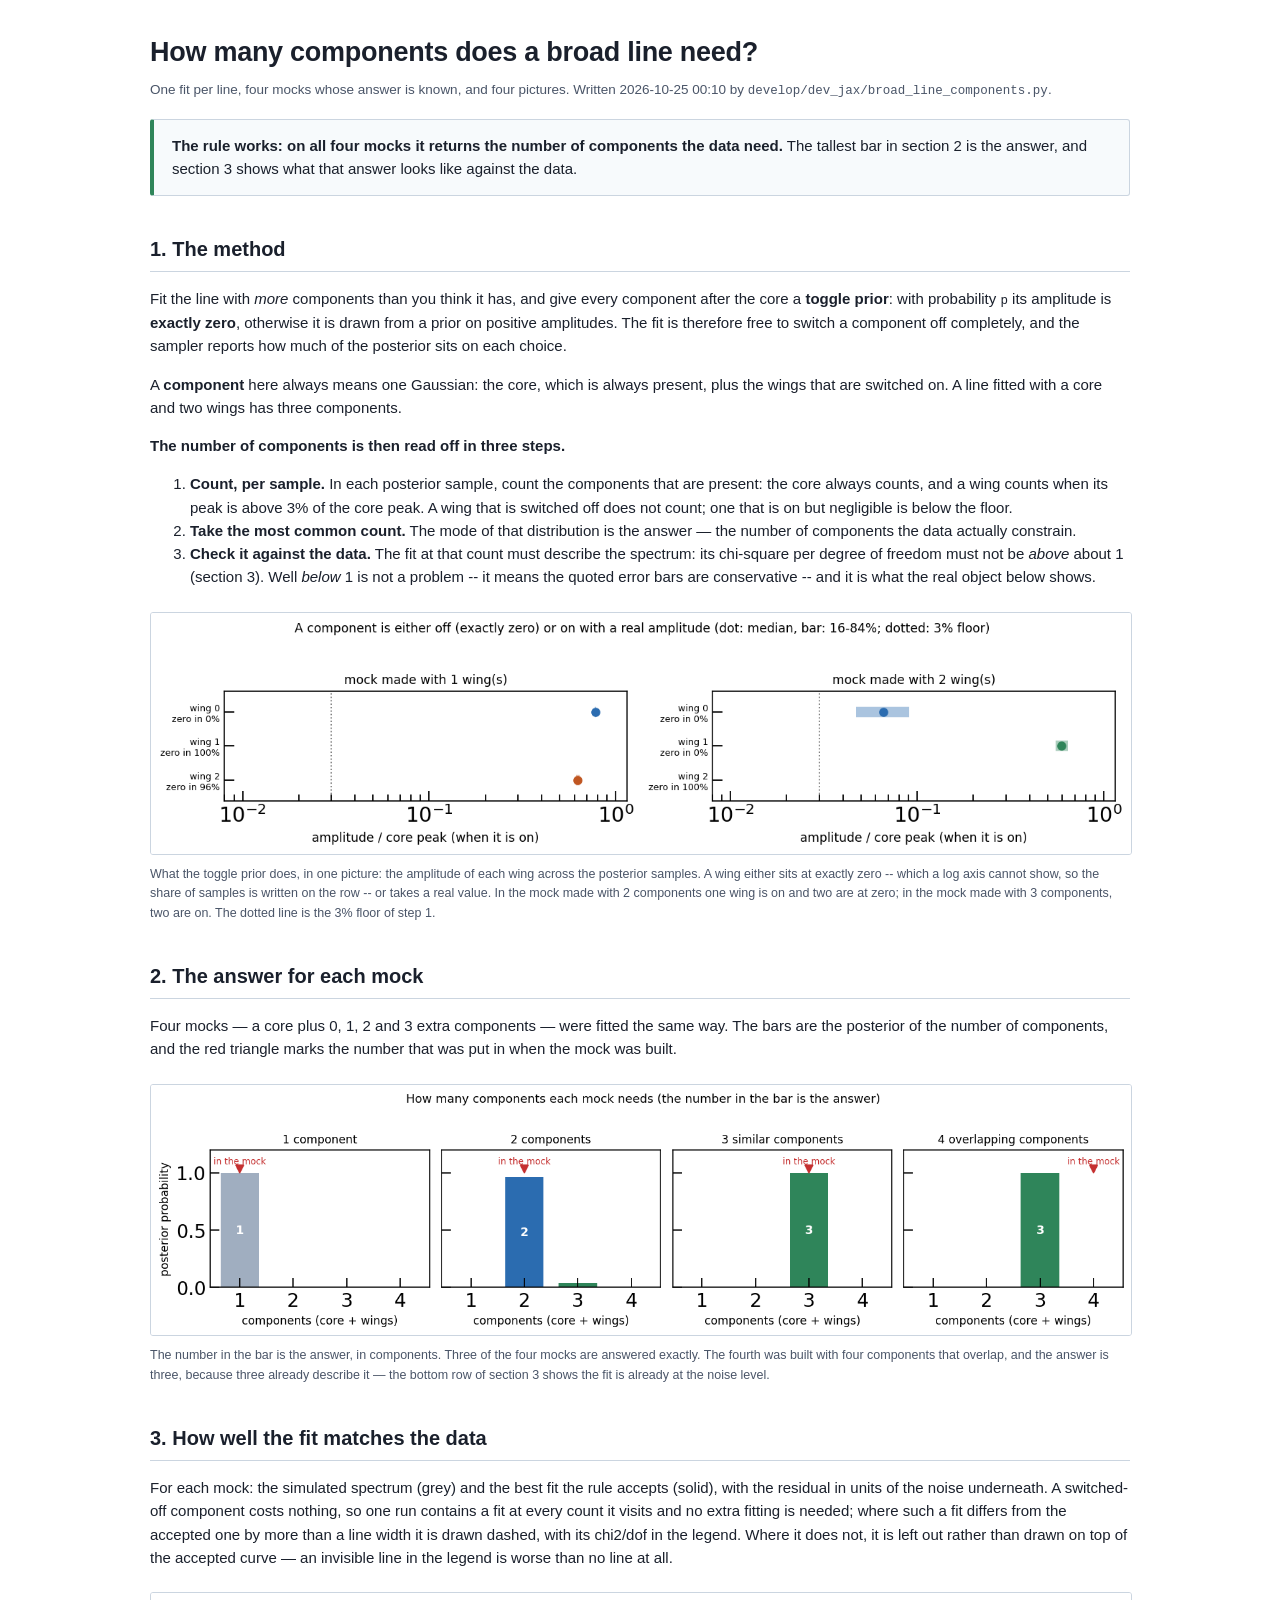
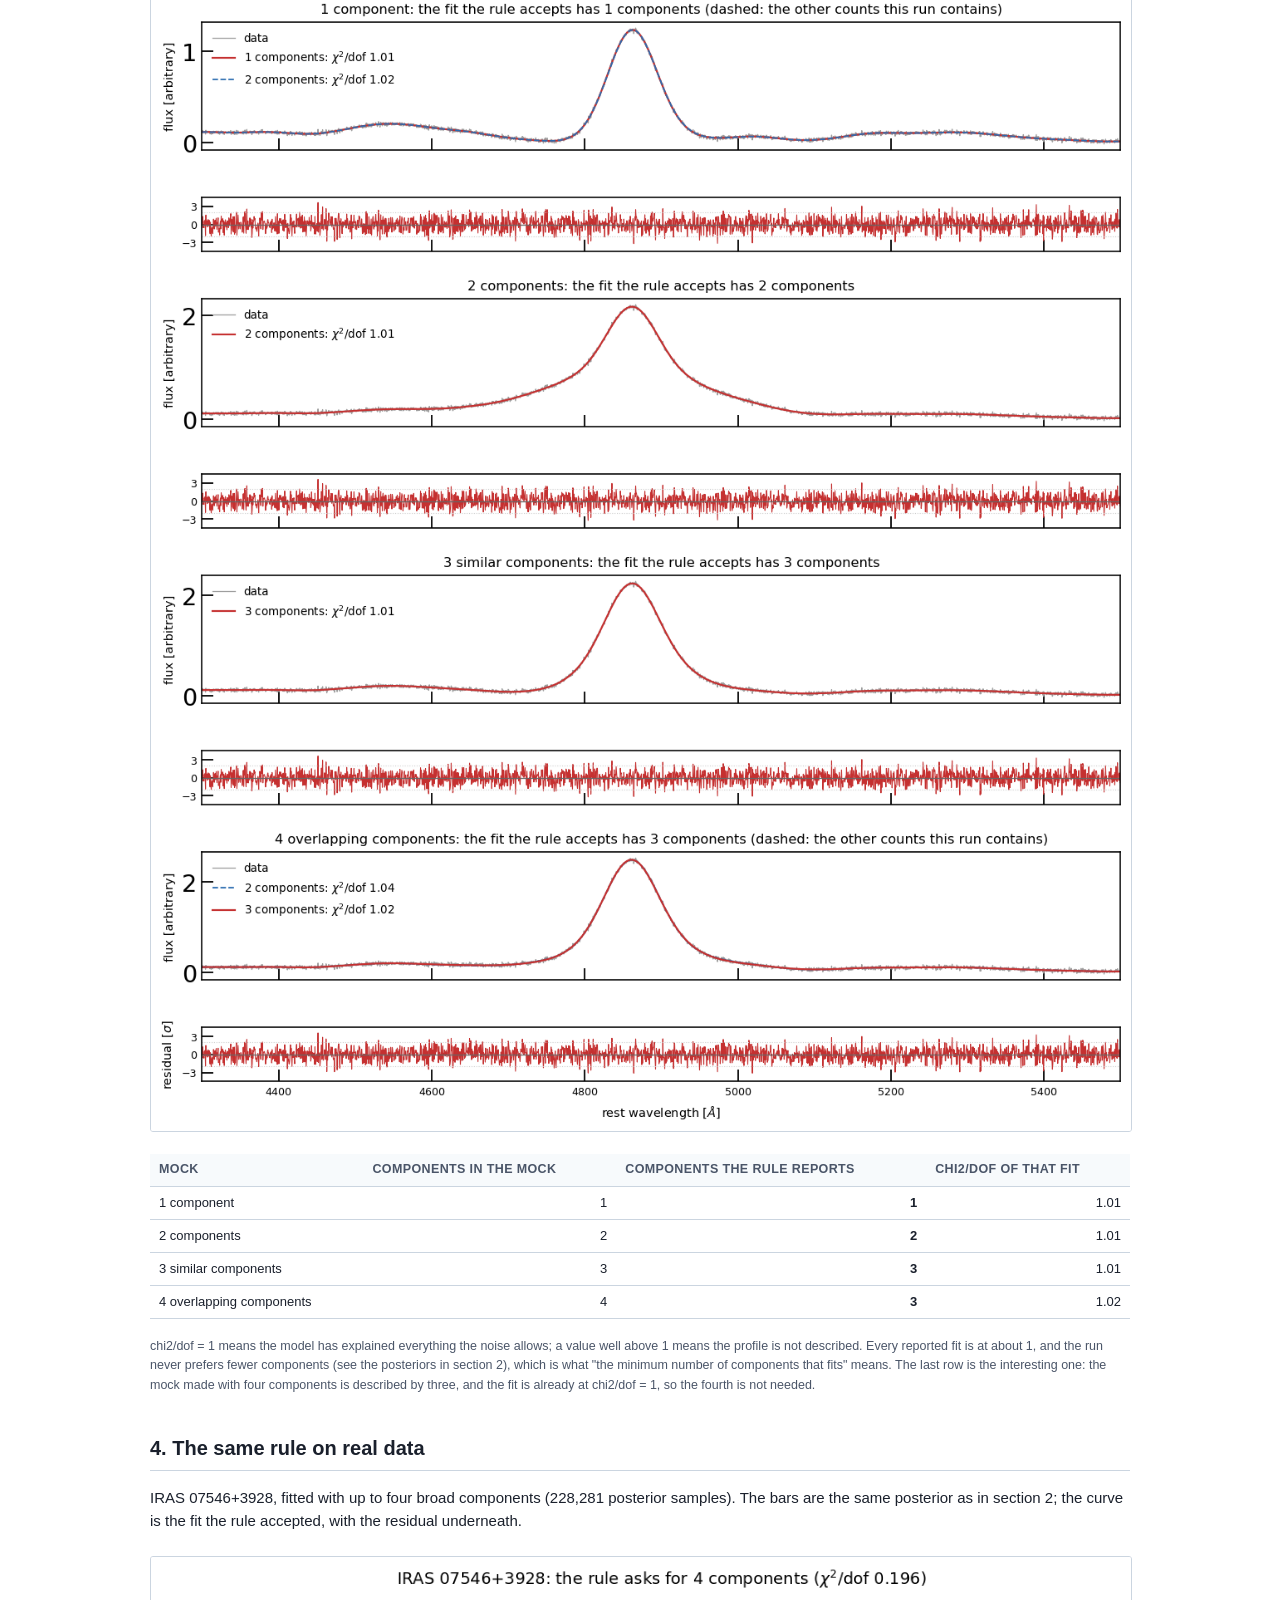
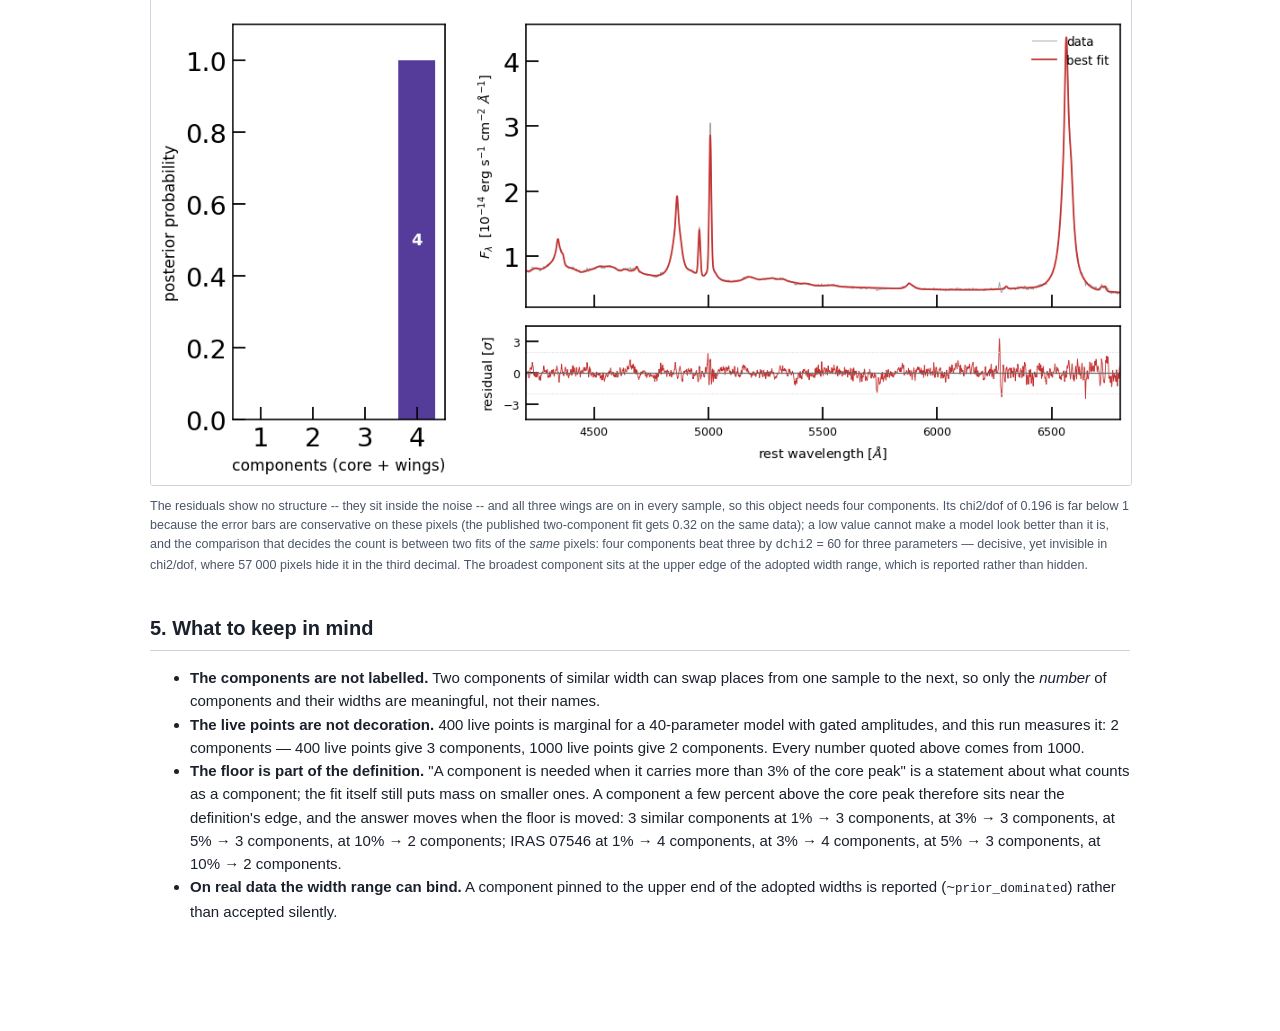
==== commit 5ace346f: "Fix the report figures after a pixel audit An audited pass over the four figures (artist ablation, c" ====
--- a/develop/dev_jax/io_test/component_selection.html
+++ b/develop/dev_jax/io_test/component_selection.html
@@ -38,7 +38,7 @@
 <body><main>
 <h1>How many components does a broad line need?</h1>
 <p class="sub">One fit per line, four mocks whose answer is known, and four pictures.
-Written 2026-10-24 23:16 by
+Written 2026-10-25 00:10 by
 <code>develop/dev_jax/broad_line_components.py</code>.</p>
 
 <div class='verdict'><strong>The rule works: on all four mocks it returns the number of components the data need.</strong> The tallest bar in section 2 is the answer, and section 3 shows what that answer looks like against the data.</div>
@@ -64,10 +64,12 @@
 <li><strong>Take the most common count.</strong>  The mode of that distribution is the
 answer &mdash; the number of components the data actually constrain.</li>
 <li><strong>Check it against the data.</strong>  The fit at that count must describe
-the spectrum, i.e. its chi-square per degree of freedom must be about 1 (section 3).</li>
+the spectrum: its chi-square per degree of freedom must not be <em>above</em> about 1
+(section 3).  Well <em>below</em> 1 is not a problem -- it means the quoted error bars
+are conservative -- and it is what the real object below shows.</li>
 </ol>
 
-<img src="[data-uri]" alt="what a toggle prior does">
+<img src="[data-uri]" alt="what a toggle prior does">
 <p class="cap">What the toggle prior does, in one picture: the amplitude of each
 wing across the posterior samples.  A wing either sits at exactly zero -- which a log
 axis cannot show, so the share of samples is written on the row -- or takes a real
@@ -87,11 +89,13 @@
 
 <h2>3. How well the fit matches the data</h2>
 <p>For each mock: the simulated spectrum (grey) and the best fit the rule accepts
-(solid), with the residual in units of the noise underneath.  Where the run also
-contains samples with a different number of components, those fits are drawn dashed
-with their chi2/dof in the legend &mdash; a switched-off component costs nothing, so
-one run contains a fit at every count it visits and no extra fitting is needed.</p>
-<img src="[data-uri]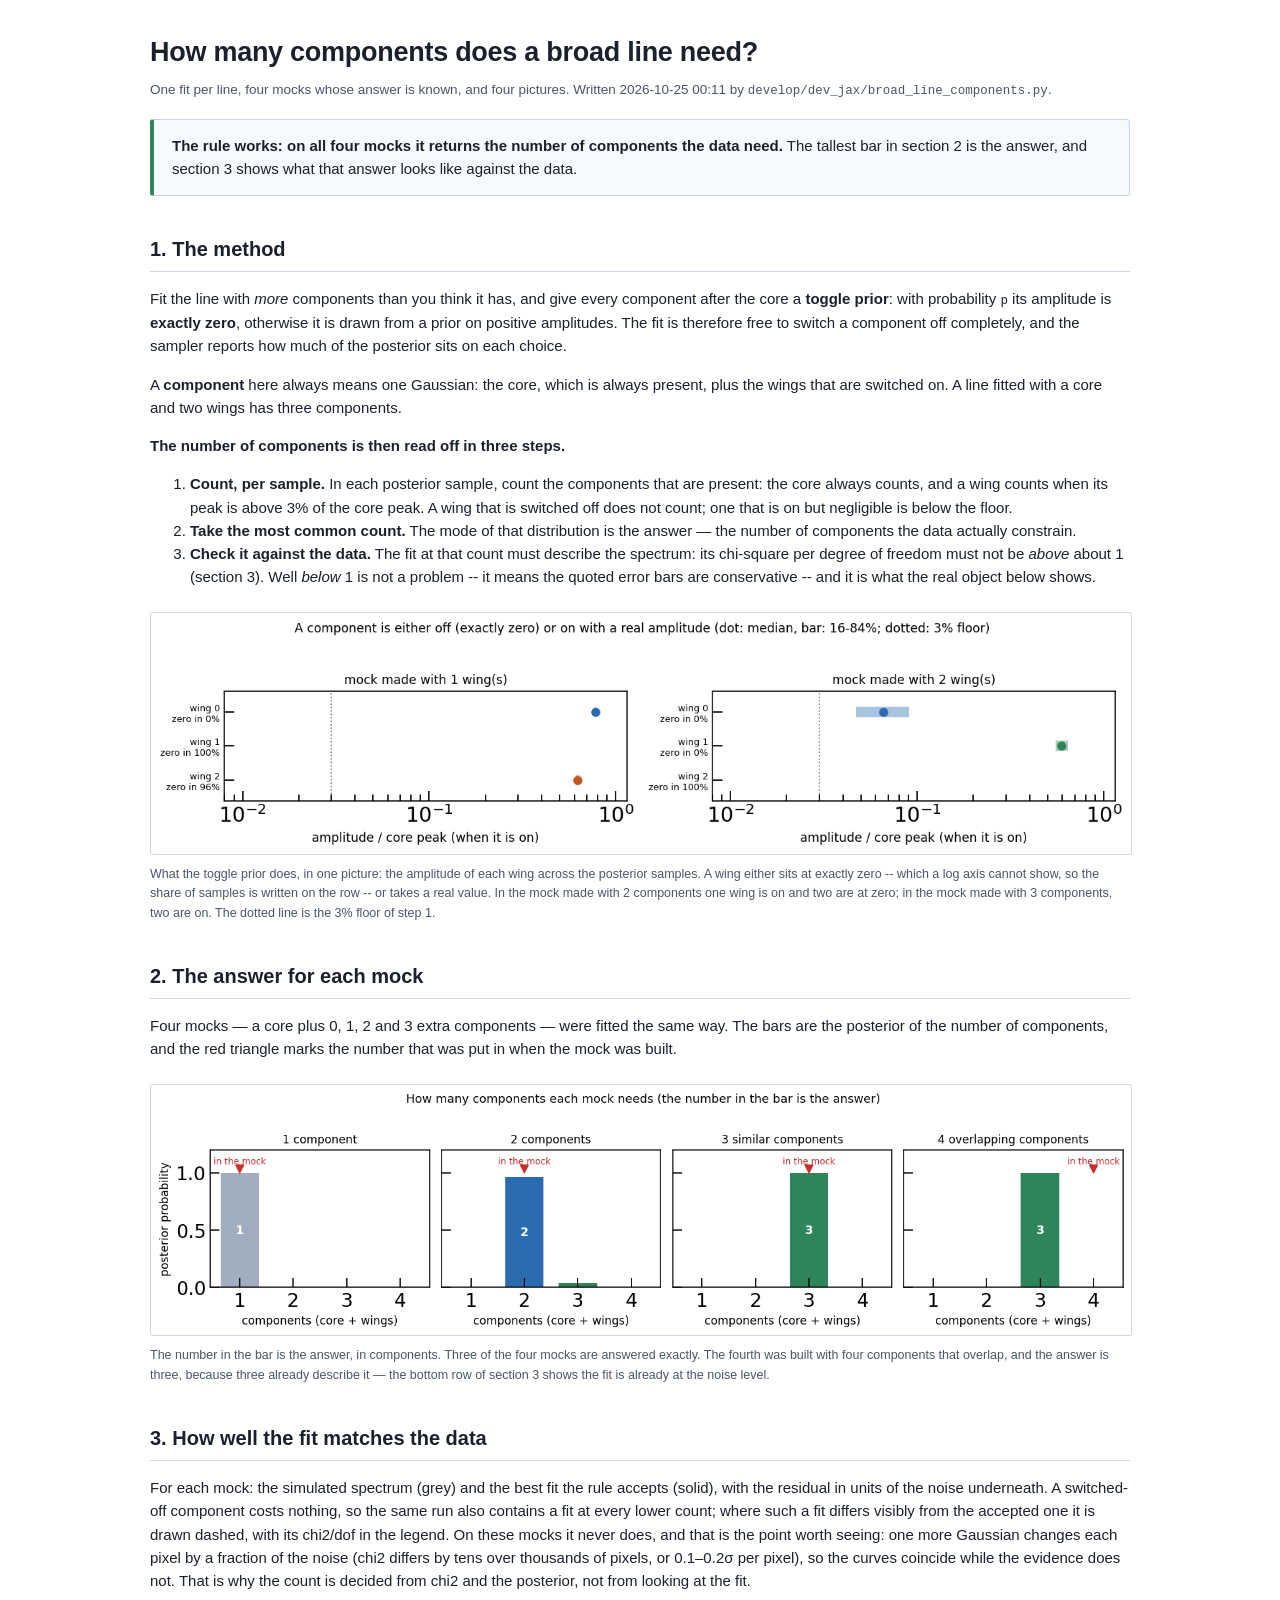
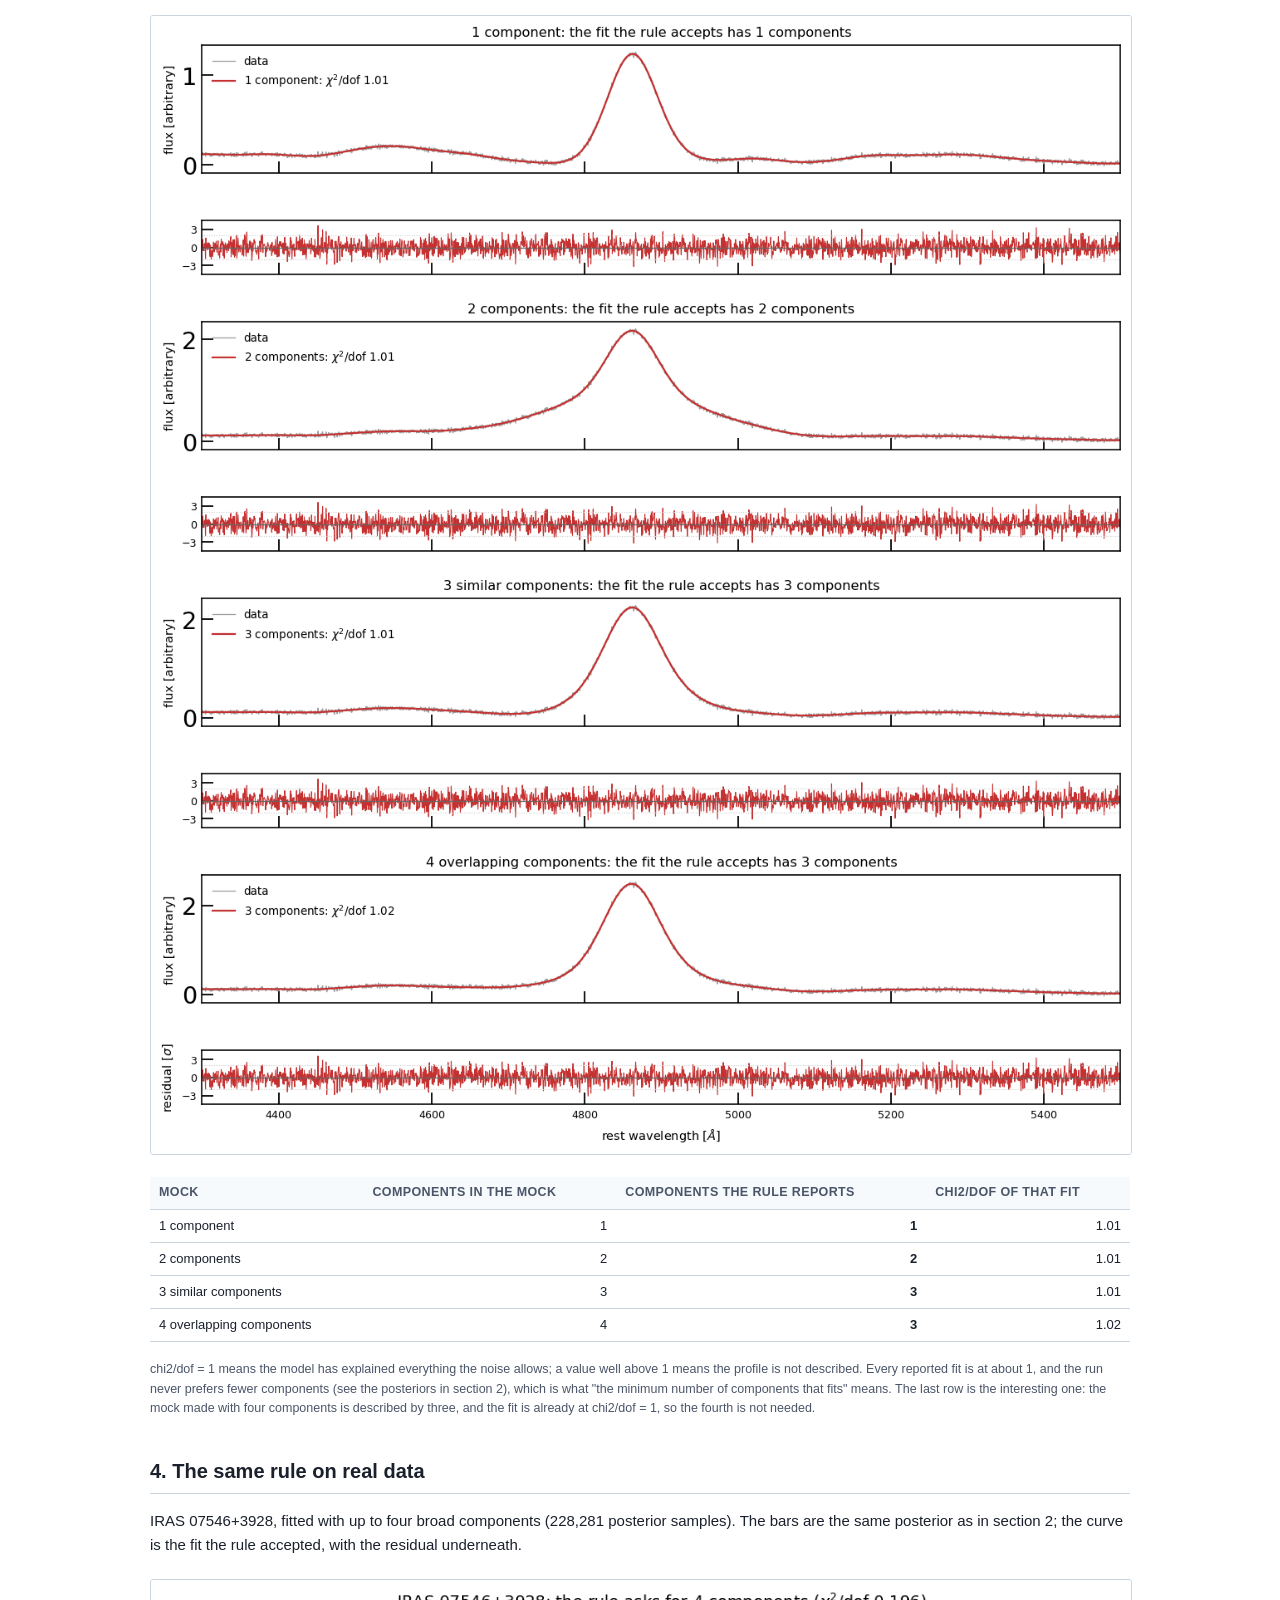
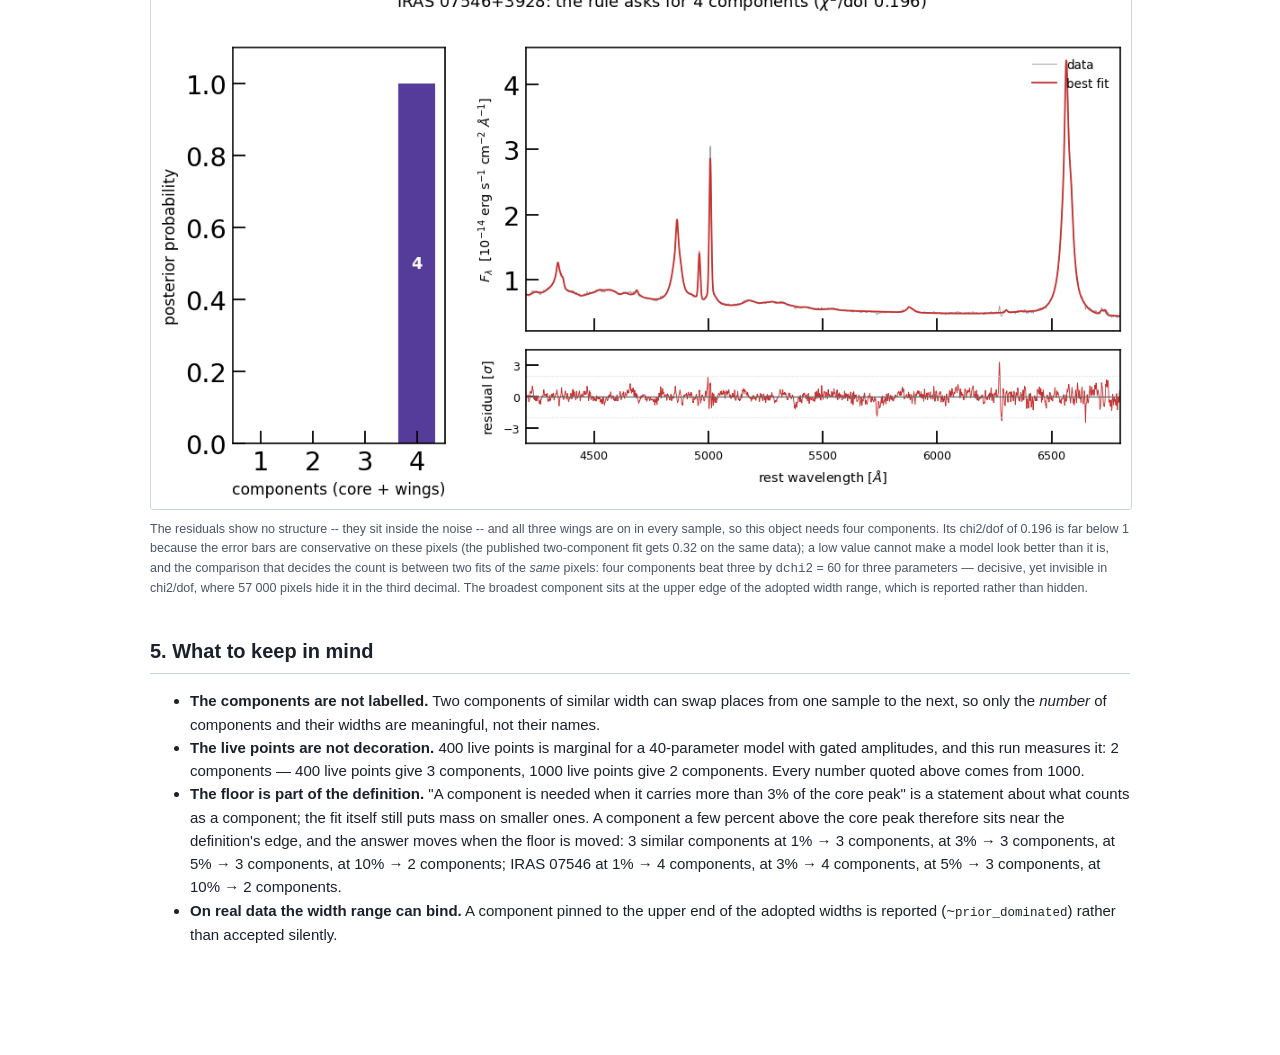
==== commit 78bfaac2: "Only draw a second count when it would move the line by a few pixels Auditing the figures by hiding " ====
--- a/develop/dev_jax/io_test/component_selection.html
+++ b/develop/dev_jax/io_test/component_selection.html
@@ -38,7 +38,7 @@
 <body><main>
 <h1>How many components does a broad line need?</h1>
 <p class="sub">One fit per line, four mocks whose answer is known, and four pictures.
-Written 2026-10-25 00:10 by
+Written 2026-10-25 00:11 by
 <code>develop/dev_jax/broad_line_components.py</code>.</p>
 
 <div class='verdict'><strong>The rule works: on all four mocks it returns the number of components the data need.</strong> The tallest bar in section 2 is the answer, and section 3 shows what that answer looks like against the data.</div>
@@ -90,12 +90,14 @@
 <h2>3. How well the fit matches the data</h2>
 <p>For each mock: the simulated spectrum (grey) and the best fit the rule accepts
 (solid), with the residual in units of the noise underneath.  A switched-off component
-costs nothing, so one run contains a fit at every count it visits and no extra fitting
-is needed; where such a fit differs from the accepted one by more than a line width it
-is drawn dashed, with its chi2/dof in the legend.  Where it does not, it is left out
-rather than drawn on top of the accepted curve &mdash; an invisible line in the legend
-is worse than no line at all.</p>
-<img src="[data-uri]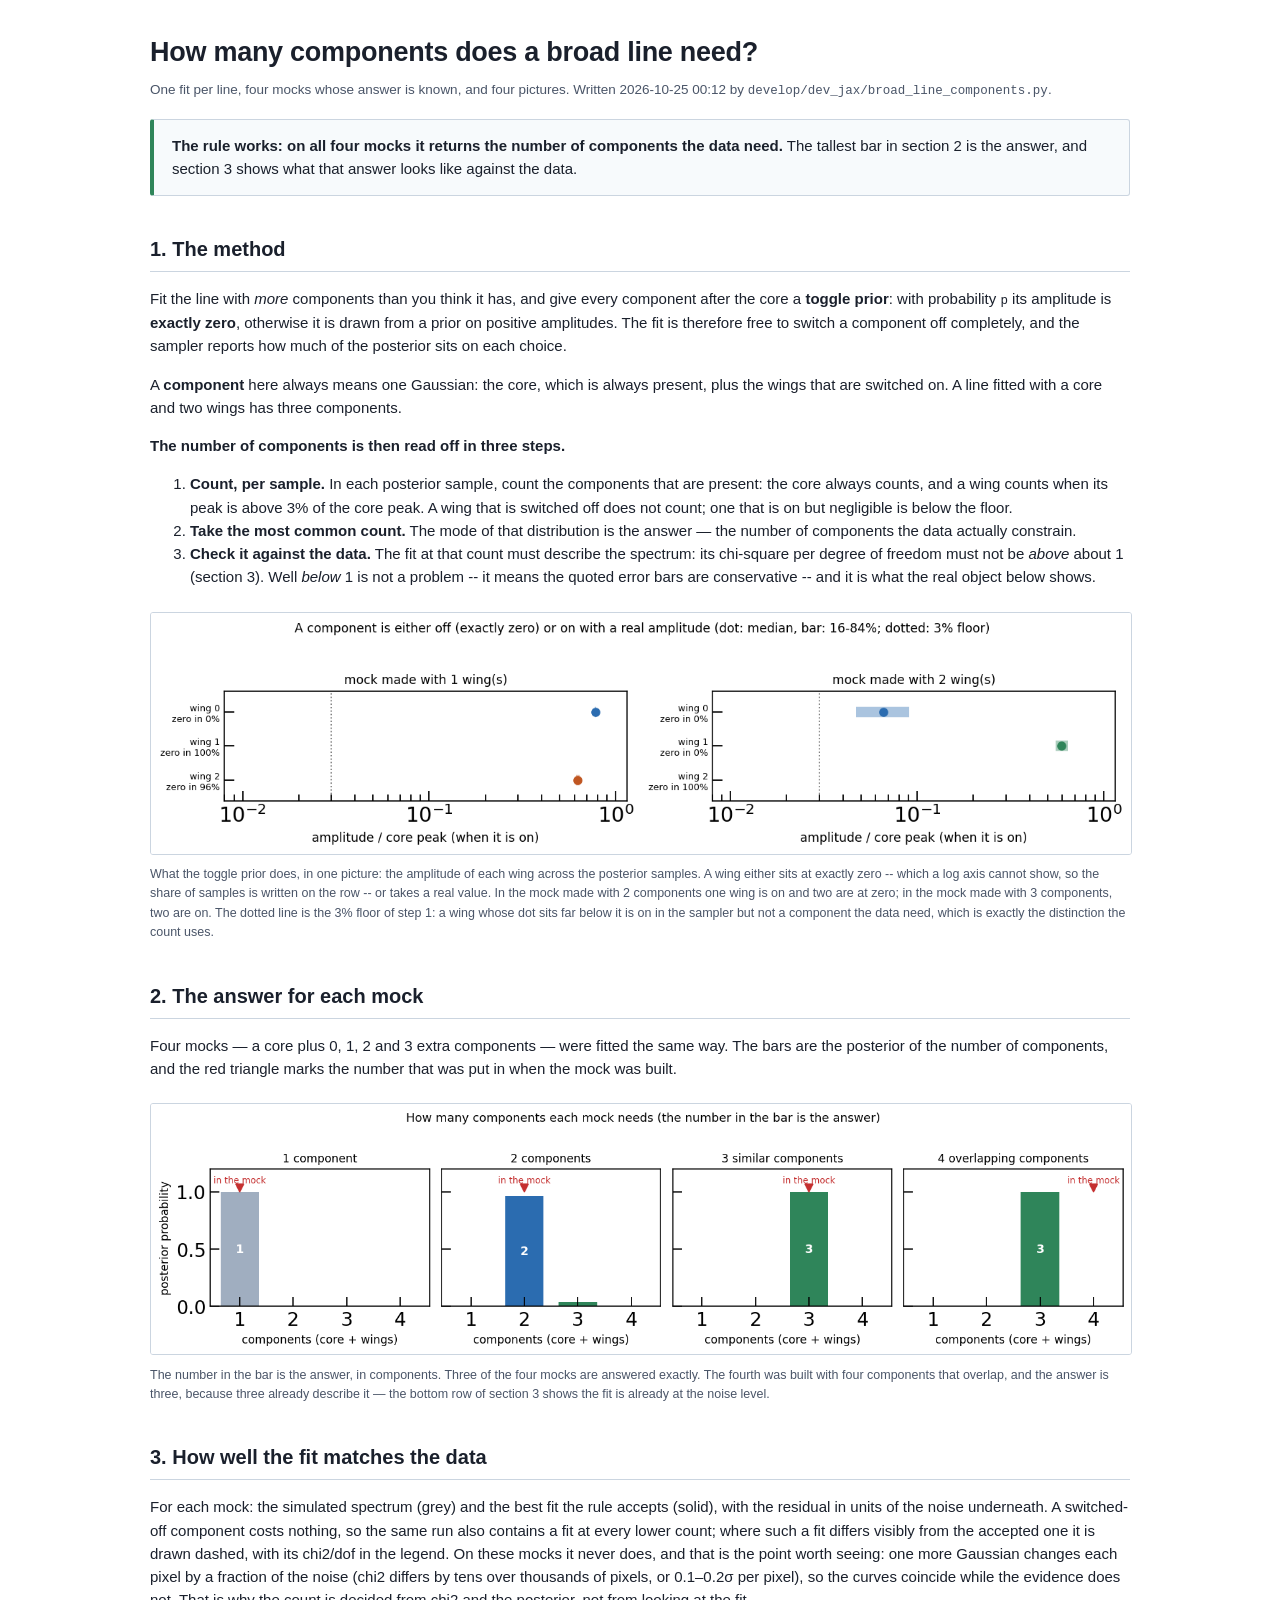
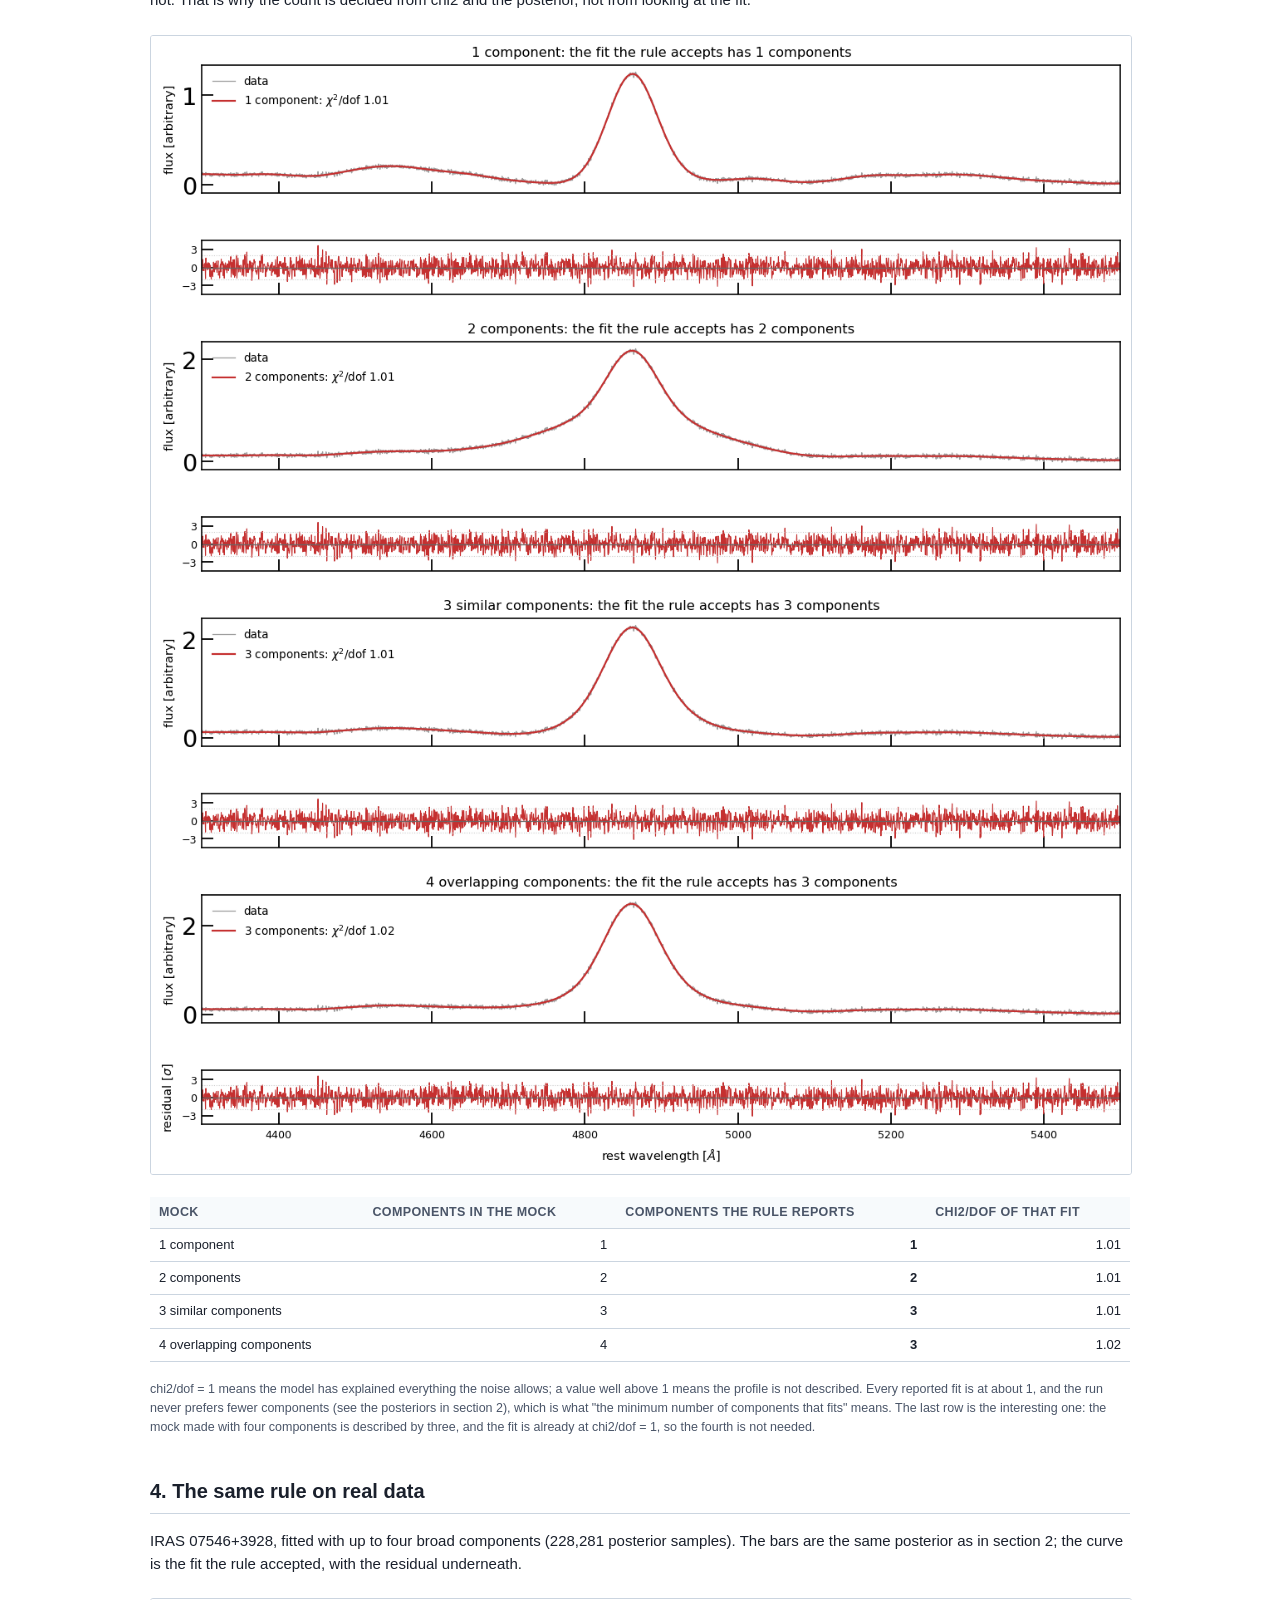
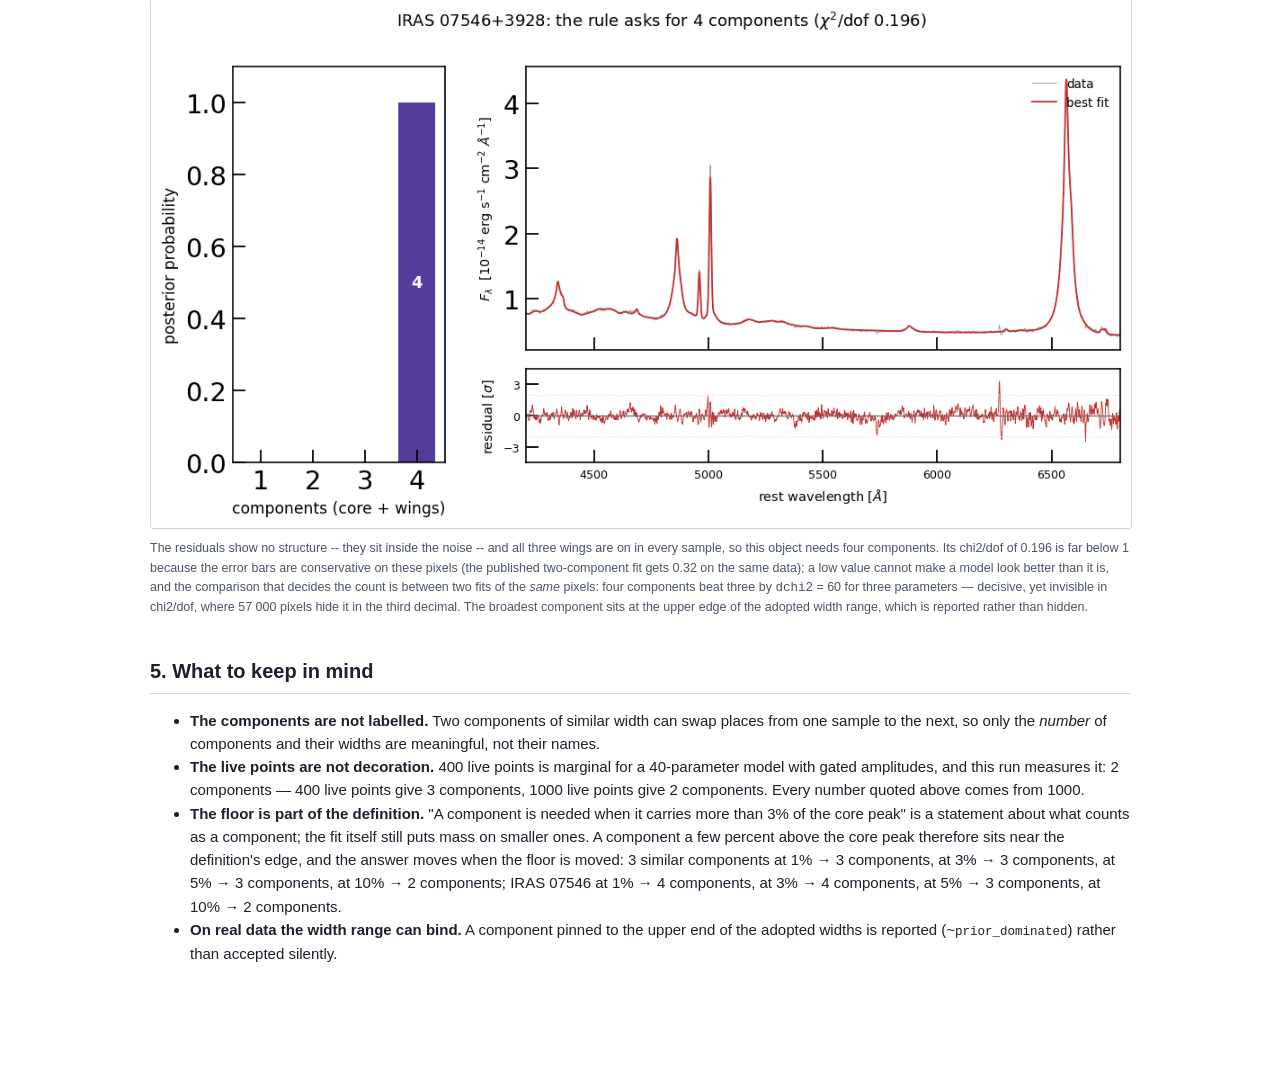
==== commit da13b45a: "Say what a dot below the floor means" ====
--- a/develop/dev_jax/io_test/component_selection.html
+++ b/develop/dev_jax/io_test/component_selection.html
@@ -38,7 +38,7 @@
 <body><main>
 <h1>How many components does a broad line need?</h1>
 <p class="sub">One fit per line, four mocks whose answer is known, and four pictures.
-Written 2026-10-25 00:11 by
+Written 2026-10-25 00:12 by
 <code>develop/dev_jax/broad_line_components.py</code>.</p>
 
 <div class='verdict'><strong>The rule works: on all four mocks it returns the number of components the data need.</strong> The tallest bar in section 2 is the answer, and section 3 shows what that answer looks like against the data.</div>
@@ -74,8 +74,9 @@
 wing across the posterior samples.  A wing either sits at exactly zero -- which a log
 axis cannot show, so the share of samples is written on the row -- or takes a real
 value.  In the mock made with 2 components one wing is on and two are at zero; in the
-mock made with 3 components, two are on.  The dotted line is the 3% floor of step
-1.</p>
+mock made with 3 components, two are on.  The dotted line is the 3% floor of step 1:
+a wing whose dot sits far below it is on in the sampler but not a component the data
+need, which is exactly the distinction the count uses.</p>
 
 <h2>2. The answer for each mock</h2>
 <p>Four mocks &mdash; a core plus 0, 1, 2 and 3 extra components &mdash; were fitted
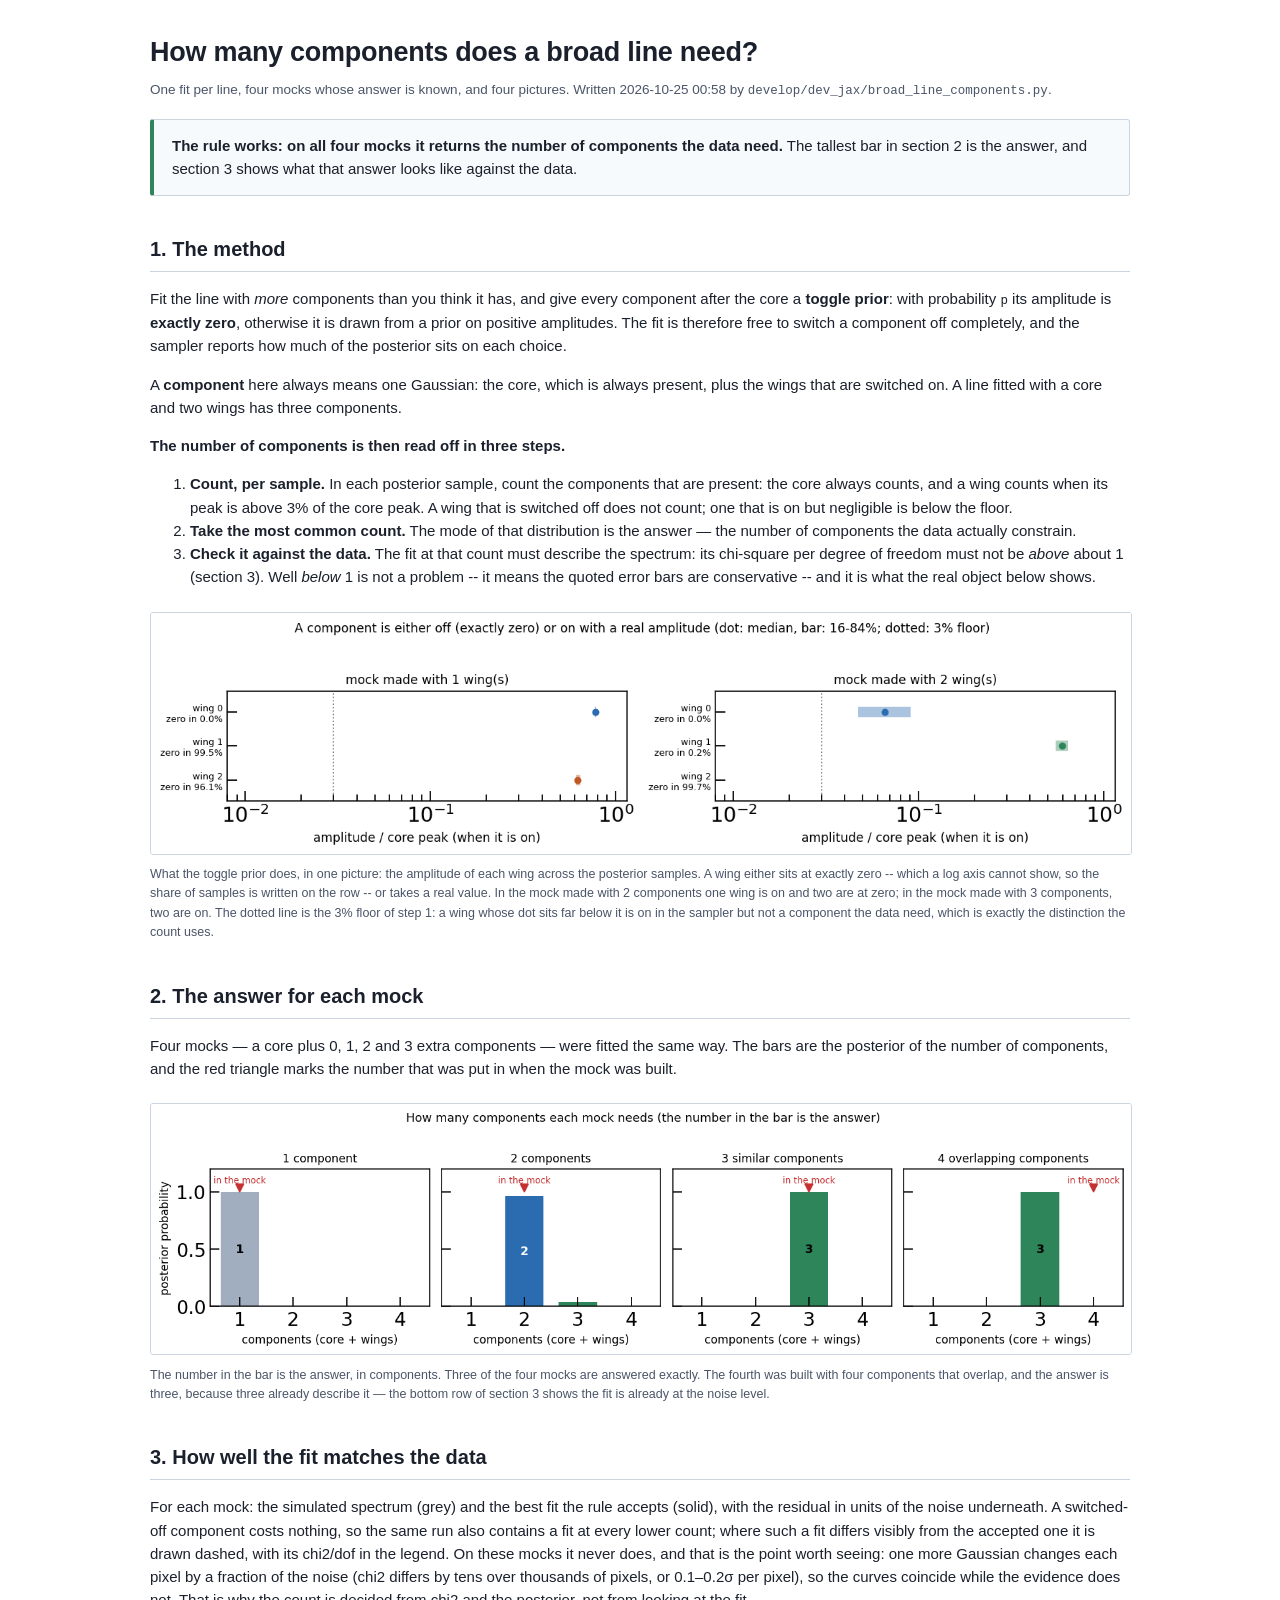
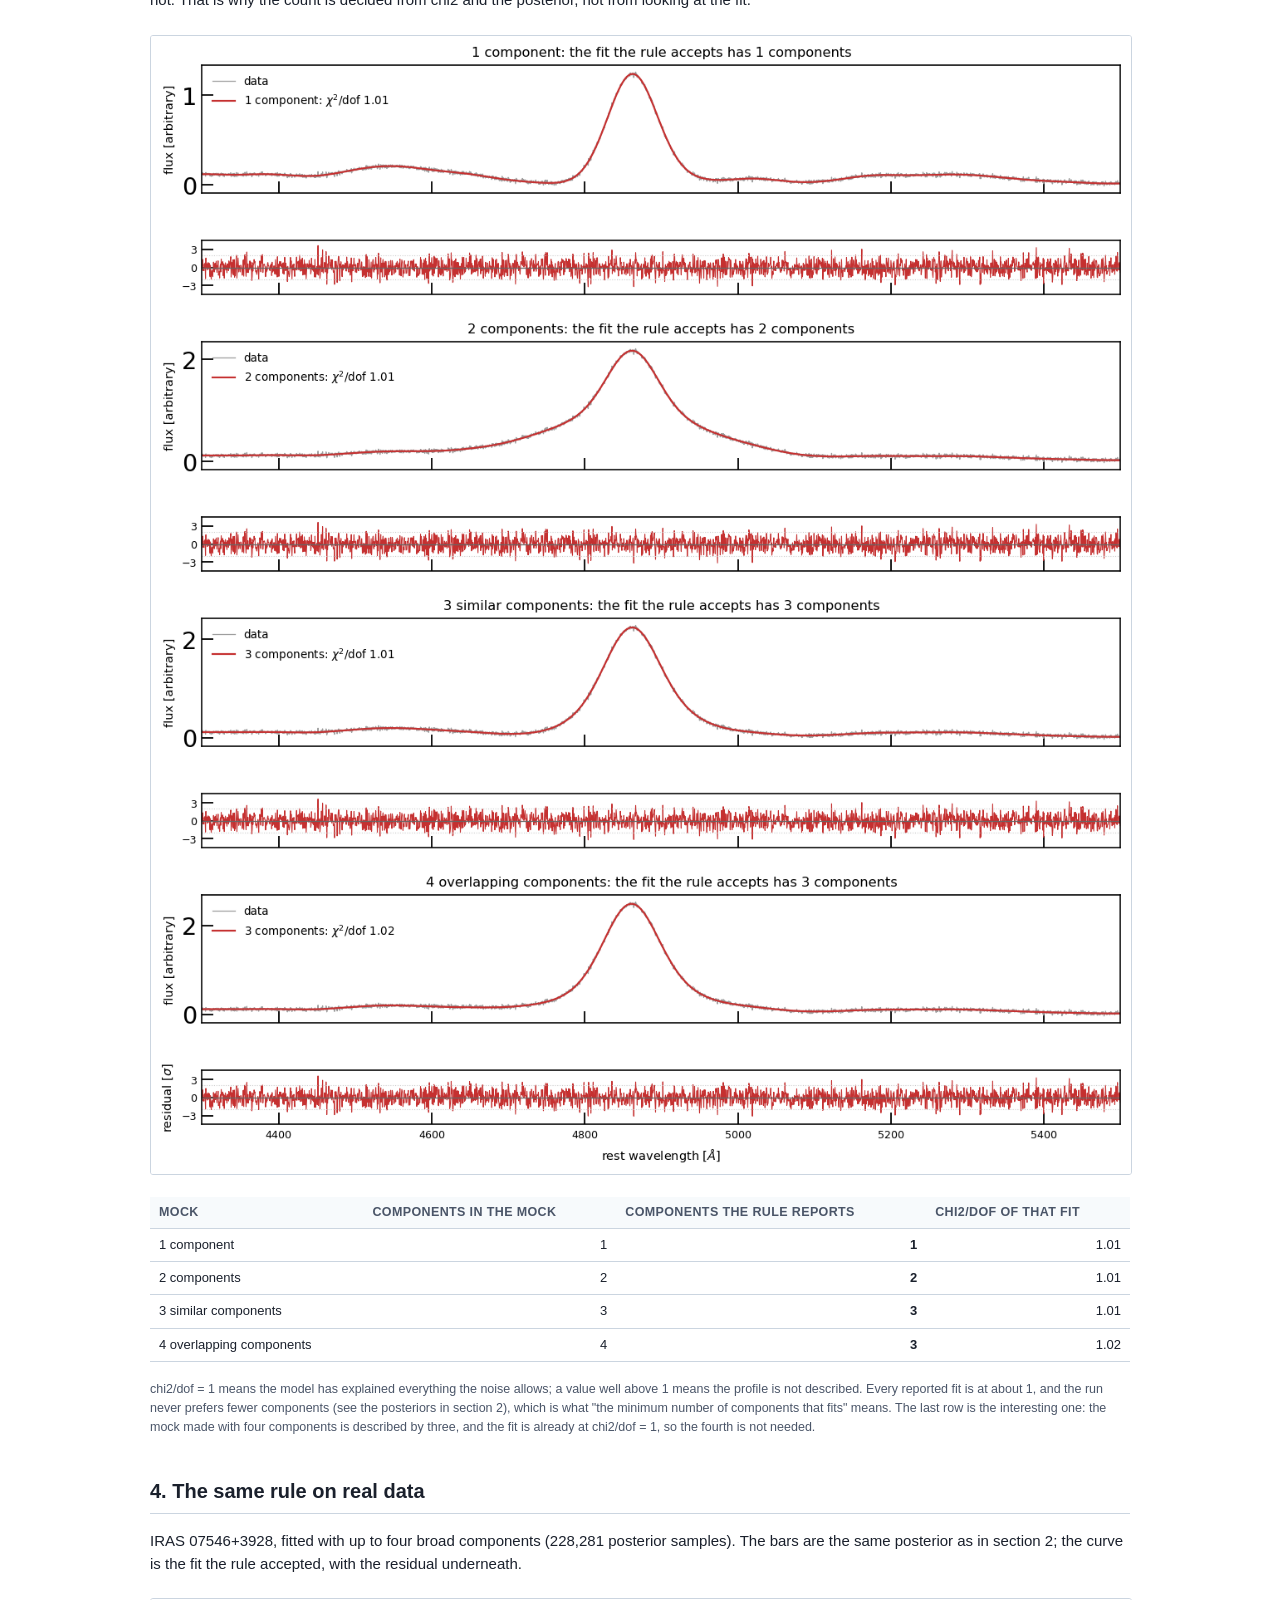
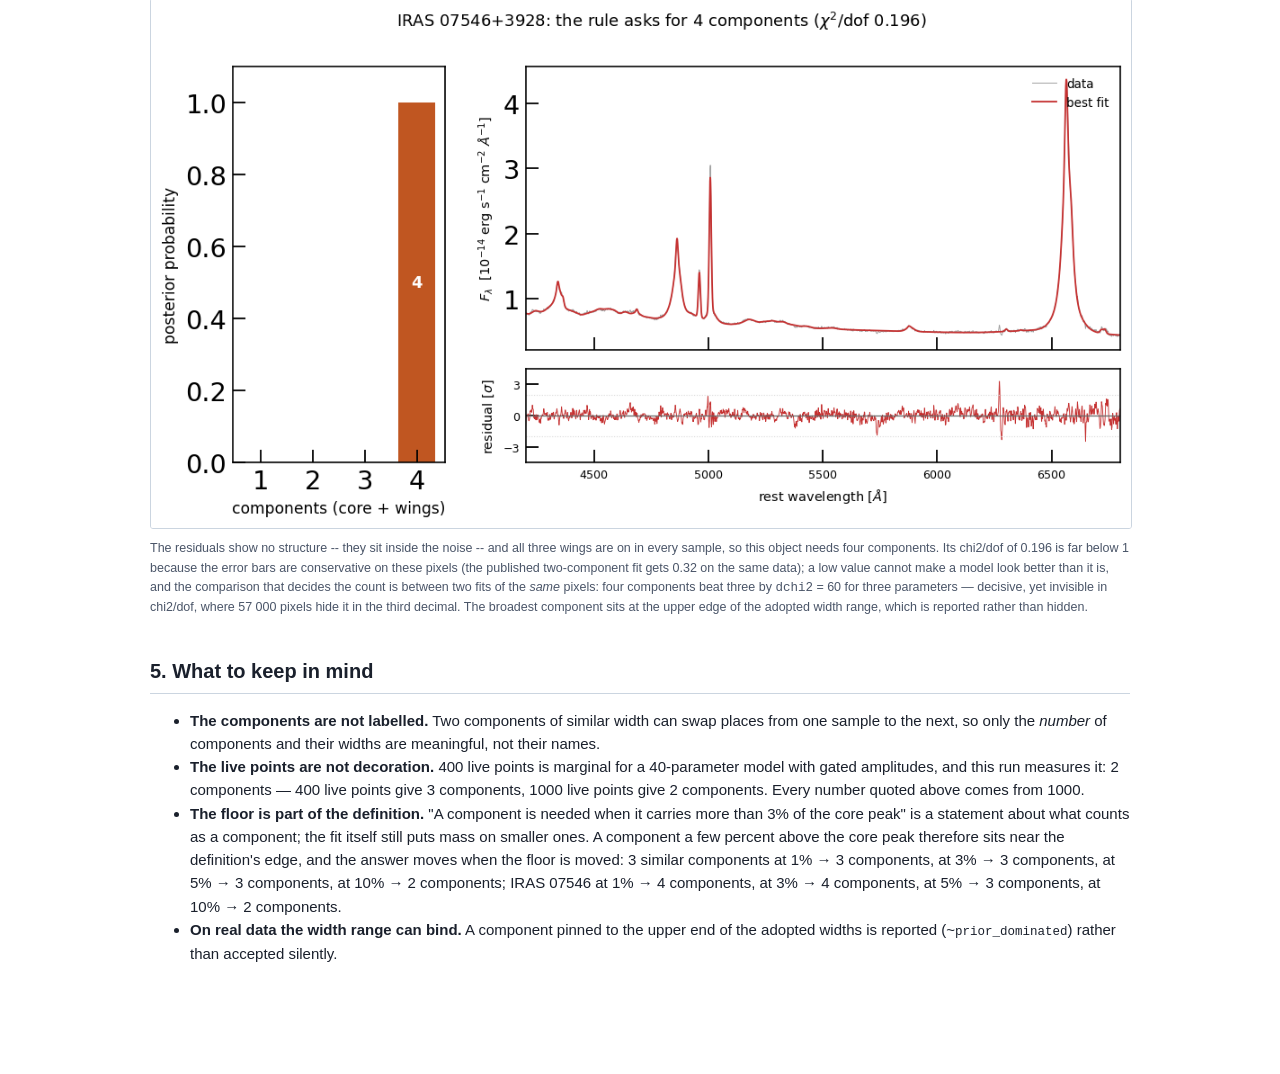
==== commit 3aa52af4: "One colour per component count, and numerals that can be read on their bar Auditing the bars found t" ====
--- a/develop/dev_jax/io_test/component_selection.html
+++ b/develop/dev_jax/io_test/component_selection.html
@@ -38,7 +38,7 @@
 <body><main>
 <h1>How many components does a broad line need?</h1>
 <p class="sub">One fit per line, four mocks whose answer is known, and four pictures.
-Written 2026-10-25 00:12 by
+Written 2026-10-25 00:58 by
 <code>develop/dev_jax/broad_line_components.py</code>.</p>
 
 <div class='verdict'><strong>The rule works: on all four mocks it returns the number of components the data need.</strong> The tallest bar in section 2 is the answer, and section 3 shows what that answer looks like against the data.</div>
@@ -69,7 +69,7 @@
 are conservative -- and it is what the real object below shows.</li>
 </ol>
 
-<img src="[data-uri]" alt="what a toggle prior does">
+<img src="[data-uri]" alt="what a toggle prior does">
 <p class="cap">What the toggle prior does, in one picture: the amplitude of each
 wing across the posterior samples.  A wing either sits at exactly zero -- which a log
 axis cannot show, so the share of samples is written on the row -- or takes a real
@@ -82,7 +82,7 @@
 <p>Four mocks &mdash; a core plus 0, 1, 2 and 3 extra components &mdash; were fitted
 the same way.  The bars are the posterior of the number of components, and the red
 triangle marks the number that was put in when the mock was built.</p>
-<img src="[data-uri]" alt="posterior of the number of components">
+<img src="[data-uri]" alt="posterior of the number of components">
 <p class="cap">The number in the bar is the answer, in components.  Three of the
 four mocks are answered exactly.  The fourth was built with four components that
 overlap, and the answer is three, because three already describe it &mdash; the
@@ -115,7 +115,7 @@
 <p>IRAS 07546+3928, fitted with up to four broad components
 (228,281 posterior samples).  The bars are the same posterior as in
 section 2; the curve is the fit the rule accepted, with the residual underneath.</p>
-<img src="[data-uri]